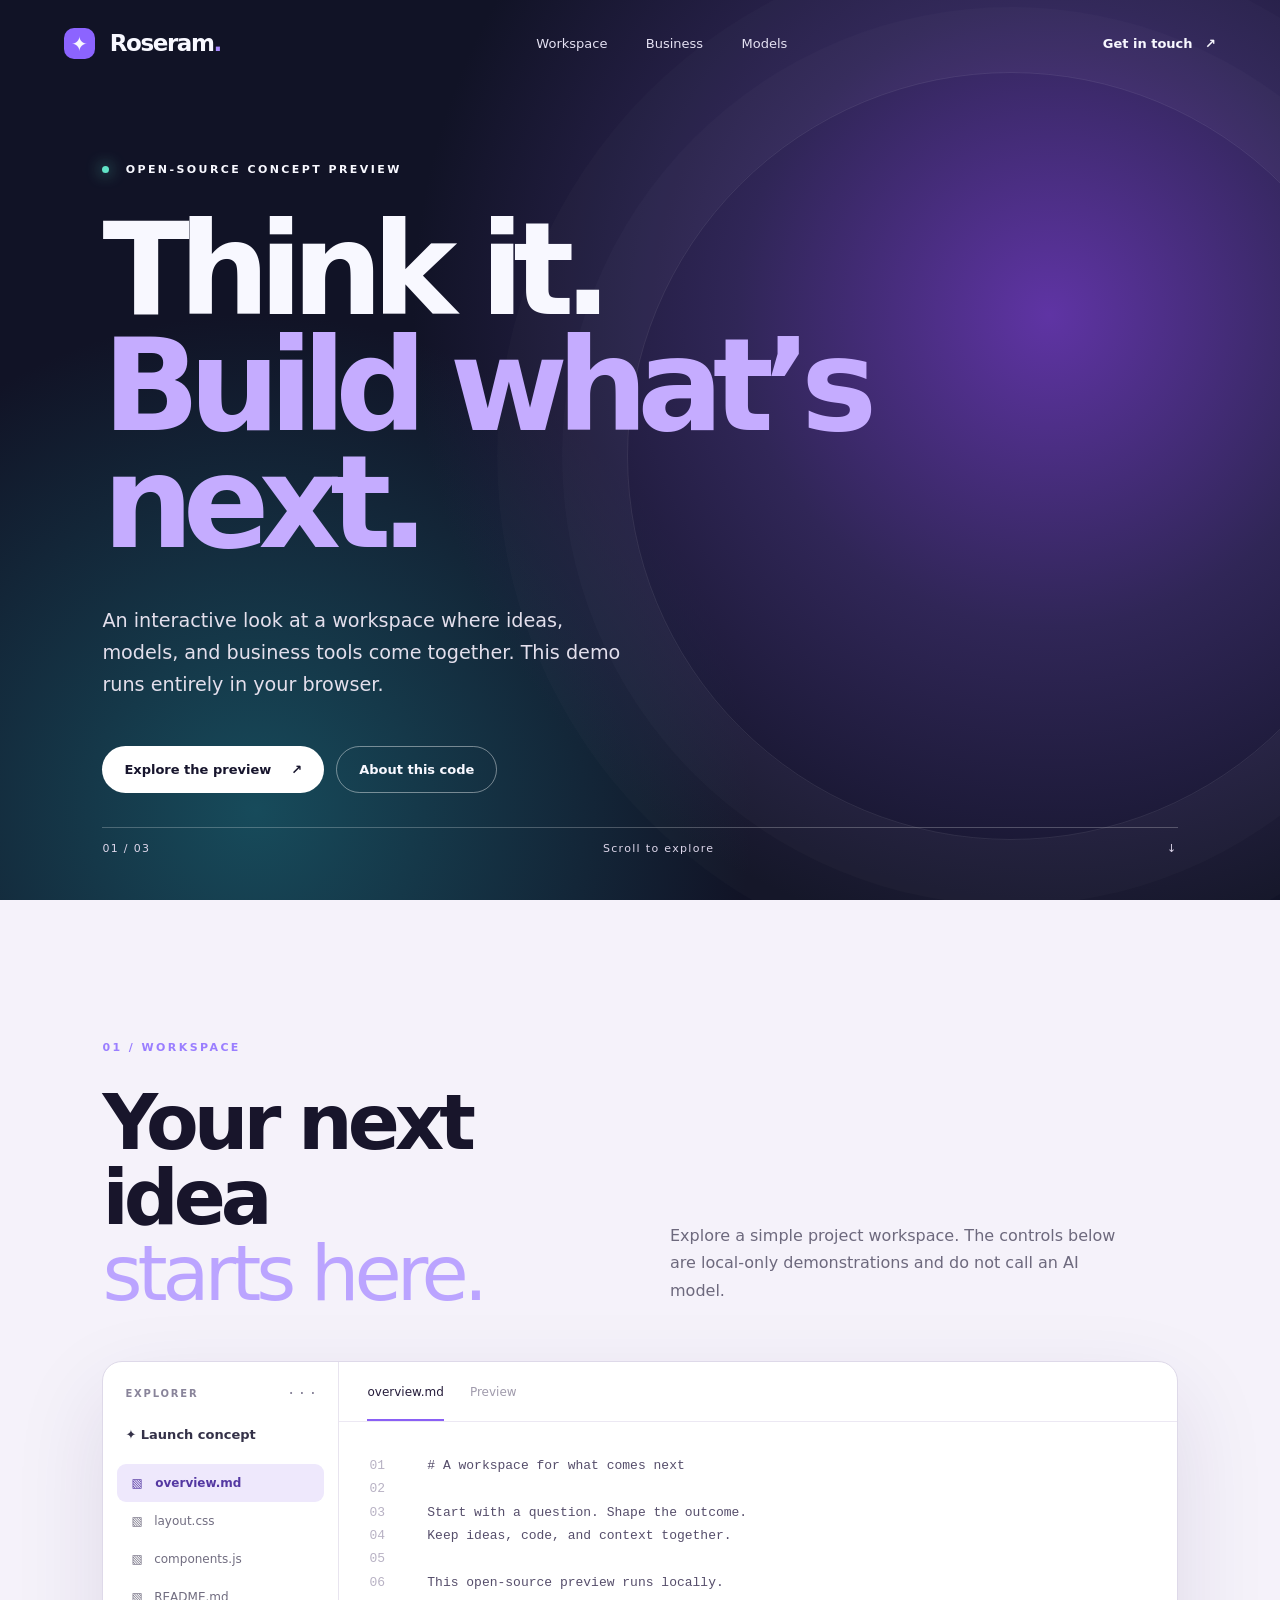
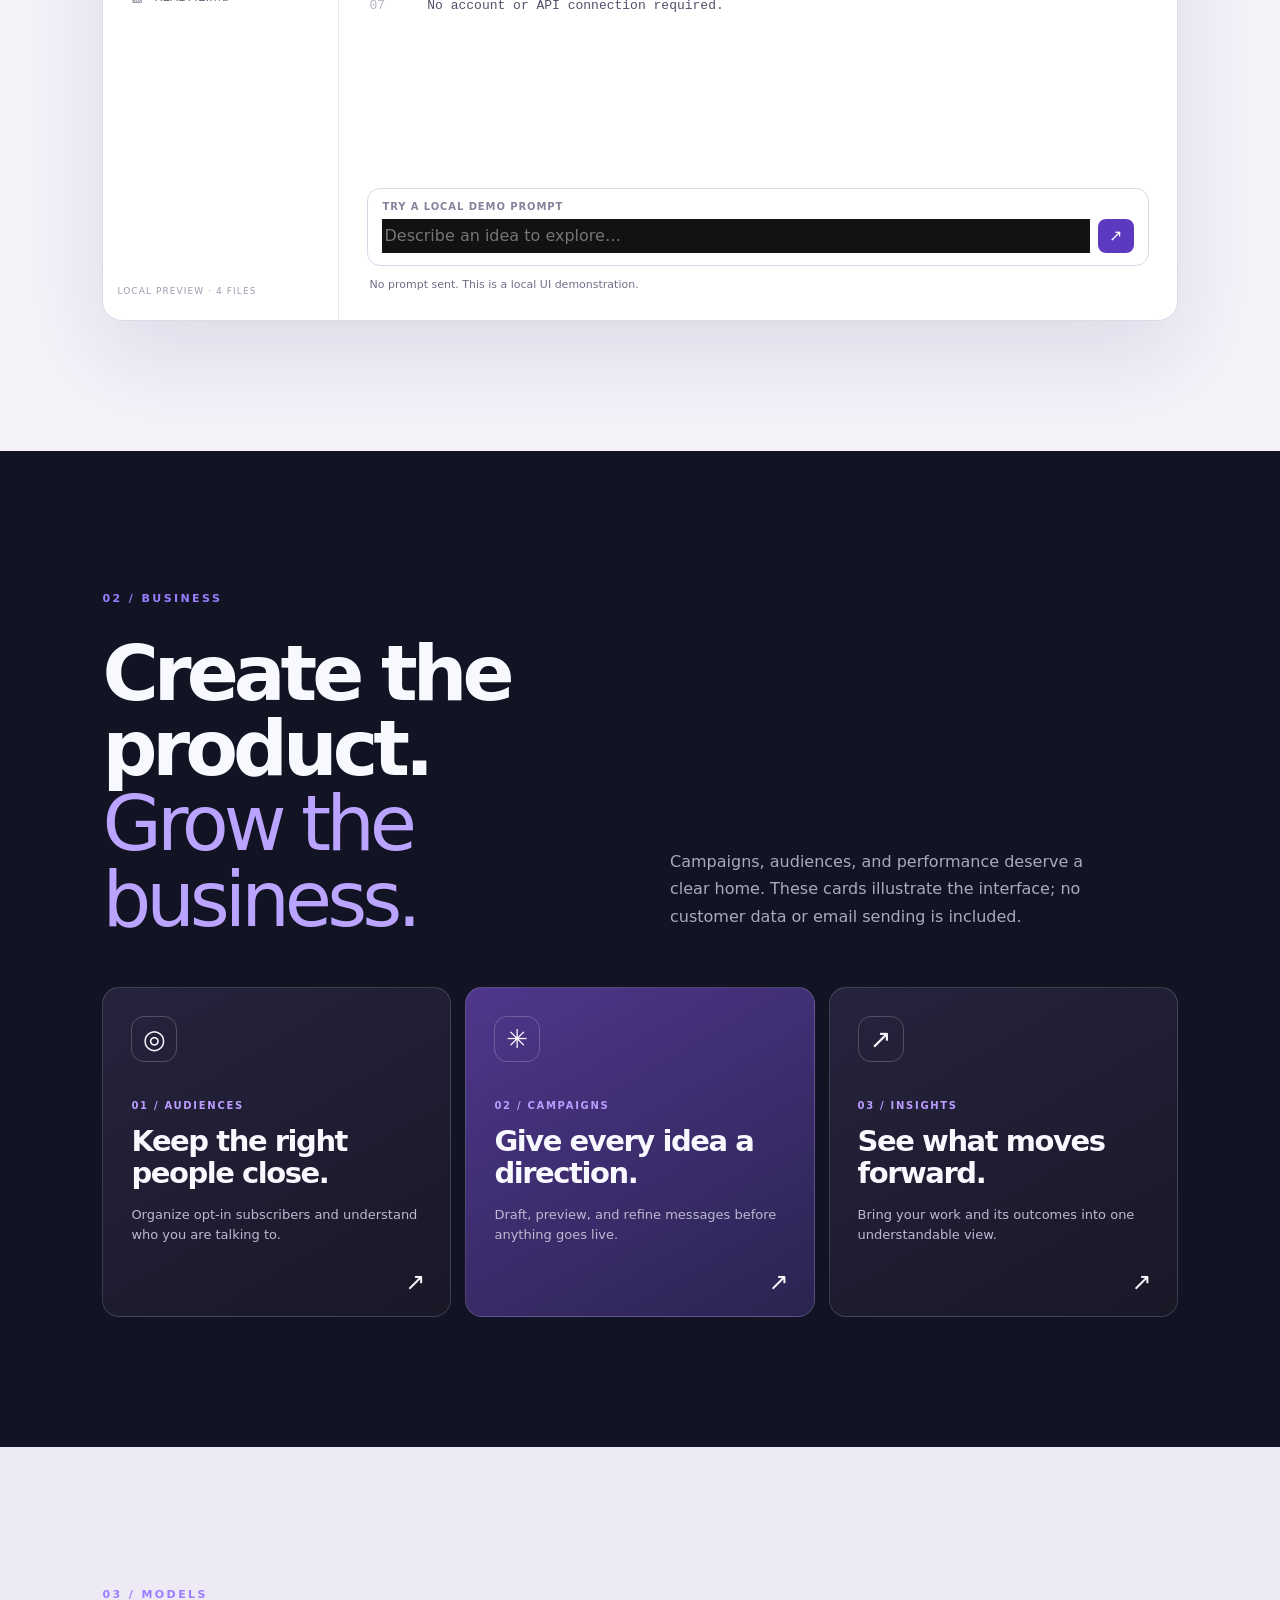
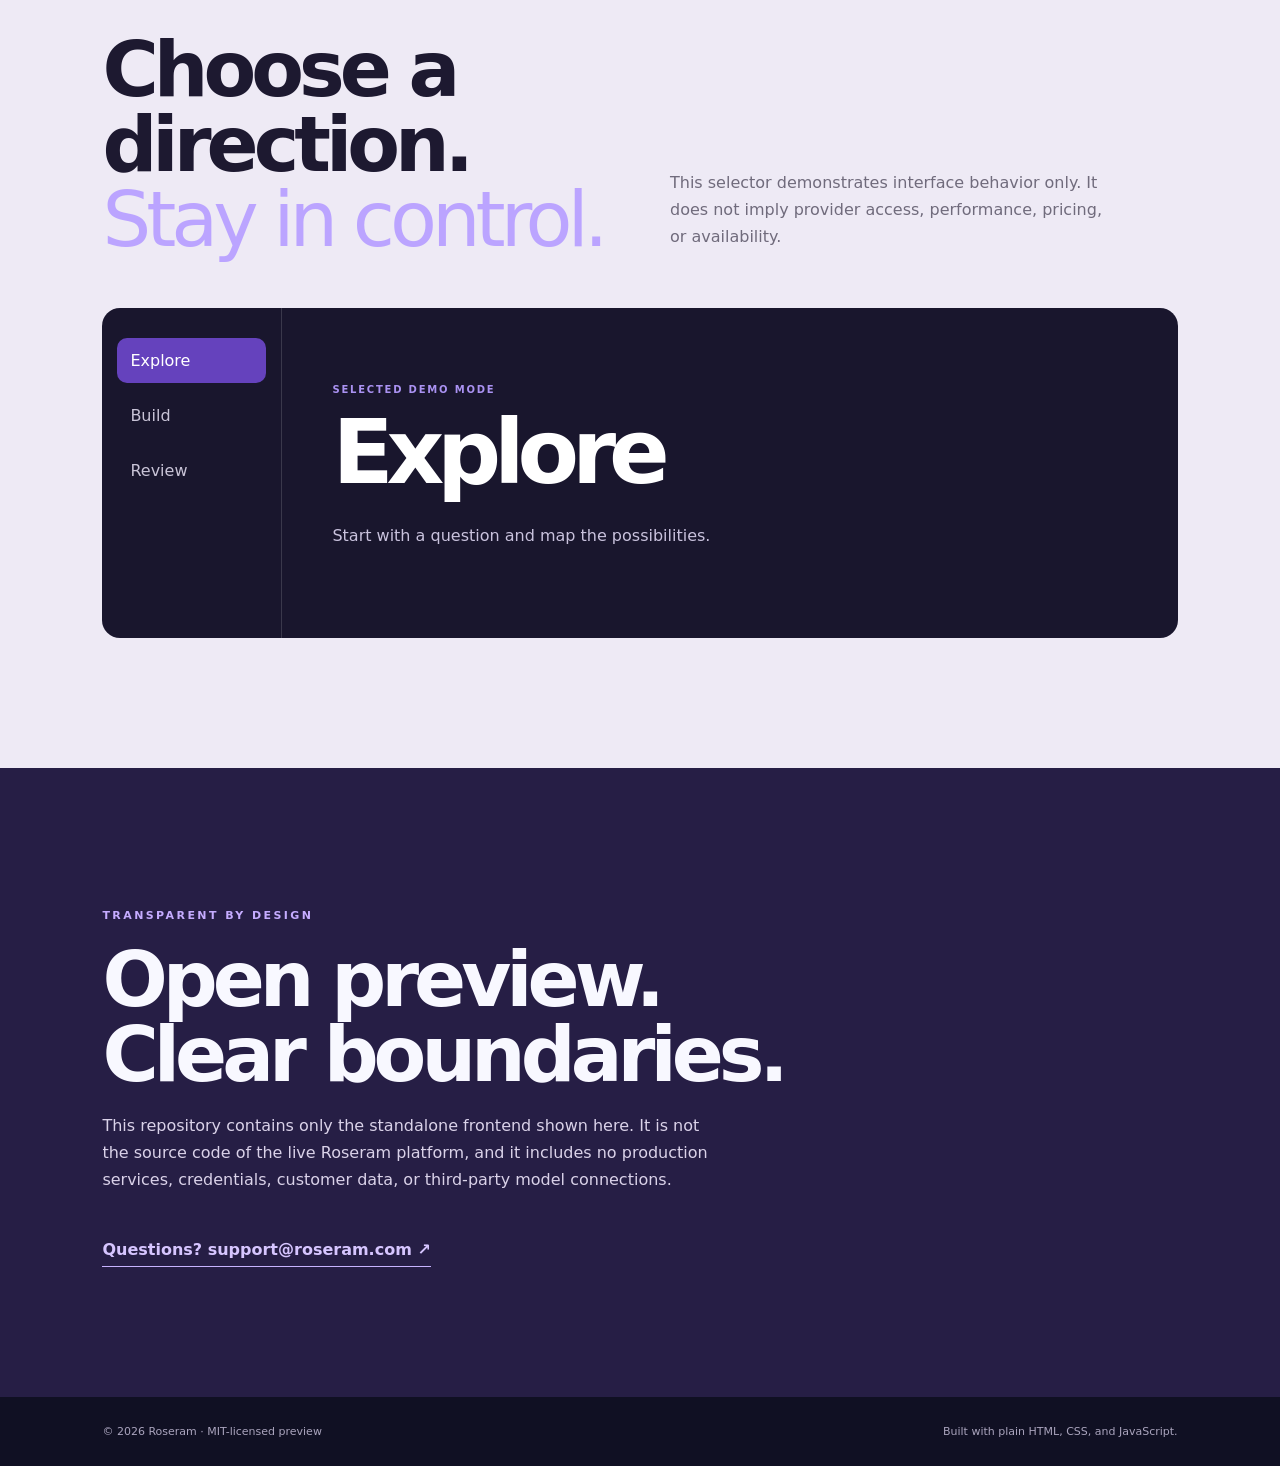
==== index.html @ c2c9b400 "Initial public preview" ====
<!doctype html>
<html lang="en">
<head>
  <meta charset="utf-8">
  <meta name="viewport" content="width=device-width, initial-scale=1">
  <meta name="theme-color" content="#101023">
  <meta name="description" content="A standalone open-source preview of Roseram product concepts.">
  <title>Roseram · Open-source preview</title>
  <link rel="stylesheet" href="styles.css">
  <script src="script.js" defer></script>
</head>
<body>
  <a class="skip" href="#main">Skip to content</a>
  <header class="site-header">
    <a class="brand" href="#top" aria-label="Roseram preview home"><span class="brand-mark">✦</span> Roseram<span class="brand-dot">.</span></a>
    <nav aria-label="Preview sections"><a href="#workspace">Workspace</a><a href="#business">Business</a><a href="#models">Models</a></nav>
    <a class="header-link" href="mailto:support@roseram.com">Get in touch <span aria-hidden="true">↗</span></a>
  </header>

  <main id="main">
    <section id="top" class="hero">
      <div class="hero-glow" aria-hidden="true"></div>
      <p class="eyebrow"><span class="live-dot"></span> OPEN-SOURCE CONCEPT PREVIEW</p>
      <h1>Think it.<br><span>Build what’s next.</span></h1>
      <p class="hero-copy">An interactive look at a workspace where ideas, models, and business tools come together. This demo runs entirely in your browser.</p>
      <div class="hero-actions"><a class="button button-primary" href="#workspace">Explore the preview <span aria-hidden="true">↗</span></a><a class="button button-ghost" href="#about">About this code</a></div>
      <div class="hero-note"><span>01 / 03</span><span>Scroll to explore</span><span aria-hidden="true">↓</span></div>
    </section>

    <section id="workspace" class="section workspace-section" aria-labelledby="workspace-title">
      <div class="section-intro"><p class="eyebrow">01 / WORKSPACE</p><h2 id="workspace-title">Your next idea<br><em>starts here.</em></h2><p>Explore a simple project workspace. The controls below are local-only demonstrations and do not call an AI model.</p></div>
      <div class="workspace-shell">
        <aside class="file-panel" aria-label="Demo project files"><div class="panel-heading"><span>EXPLORER</span><span>· · ·</span></div><strong>✦ Launch concept</strong><ul><li class="selected">▧ &nbsp; overview.md</li><li>▧ &nbsp; layout.css</li><li>▧ &nbsp; components.js</li><li>▧ &nbsp; README.md</li></ul><div class="file-foot">LOCAL PREVIEW · 4 FILES</div></aside>
        <div class="editor-panel"><div class="editor-tabs"><span class="active">overview.md</span><span>Preview</span></div><div class="editor-body"><p class="code-line"><span>01</span> # A workspace for what comes next</p><p class="code-line"><span>02</span></p><p class="code-line"><span>03</span> Start with a question. Shape the outcome.</p><p class="code-line"><span>04</span> Keep ideas, code, and context together.</p><p class="code-line"><span>05</span></p><p class="code-line"><span>06</span> This open-source preview runs locally.</p><p class="code-line"><span>07</span> No account or API connection required.</p></div><form id="demo-form" class="prompt-form"><label for="demo-prompt">Try a local demo prompt</label><div><input id="demo-prompt" name="prompt" placeholder="Describe an idea to explore…" maxlength="160" required><button type="submit" aria-label="Run local demo">↗</button></div></form><p id="demo-output" class="demo-output" role="status" aria-live="polite">No prompt sent. This is a local UI demonstration.</p></div>
      </div>
    </section>

    <section id="business" class="section business-section" aria-labelledby="business-title"><div class="section-intro"><p class="eyebrow">02 / BUSINESS</p><h2 id="business-title">Create the product.<br><em>Grow the business.</em></h2><p>Campaigns, audiences, and performance deserve a clear home. These cards illustrate the interface; no customer data or email sending is included.</p></div><div class="business-grid"><article><span class="card-icon">◎</span><small>01 / AUDIENCES</small><h3>Keep the right people close.</h3><p>Organize opt-in subscribers and understand who you are talking to.</p><span class="card-arrow" aria-hidden="true">↗</span></article><article><span class="card-icon">✳</span><small>02 / CAMPAIGNS</small><h3>Give every idea a direction.</h3><p>Draft, preview, and refine messages before anything goes live.</p><span class="card-arrow" aria-hidden="true">↗</span></article><article><span class="card-icon">↗</span><small>03 / INSIGHTS</small><h3>See what moves forward.</h3><p>Bring your work and its outcomes into one understandable view.</p><span class="card-arrow" aria-hidden="true">↗</span></article></div></section>

    <section id="models" class="section models-section" aria-labelledby="models-title"><div class="section-intro"><p class="eyebrow">03 / MODELS</p><h2 id="models-title">Choose a direction.<br><em>Stay in control.</em></h2><p>This selector demonstrates interface behavior only. It does not imply provider access, performance, pricing, or availability.</p></div><div class="model-console"><div role="tablist" aria-label="Demo model categories" class="model-tabs"><button type="button" role="tab" aria-selected="true" data-model="Explore">Explore</button><button type="button" role="tab" aria-selected="false" data-model="Build">Build</button><button type="button" role="tab" aria-selected="false" data-model="Review">Review</button></div><div class="model-display"><span>SELECTED DEMO MODE</span><strong id="selected-model">Explore</strong><p id="model-description">Start with a question and map the possibilities.</p></div></div></section>

    <section id="about" class="about-section"><p class="eyebrow">TRANSPARENT BY DESIGN</p><h2>Open preview.<br>Clear boundaries.</h2><p>This repository contains only the standalone frontend shown here. It is not the source code of the live Roseram platform, and it includes no production services, credentials, customer data, or third-party model connections.</p><a href="mailto:support@roseram.com">Questions? support@roseram.com <span aria-hidden="true">↗</span></a></section>
  </main>
  <footer><span>© 2026 Roseram · MIT-licensed preview</span><span>Built with plain HTML, CSS, and JavaScript.</span></footer>
</body>
</html>
---- styles.css ----
:root{color-scheme:dark;font-family:Inter,ui-sans-serif,system-ui,-apple-system,BlinkMacSystemFont,"Segoe UI",sans-serif;background:#101023;color:#f8f8ff;font-synthesis:none}*{box-sizing:border-box}html{scroll-behavior:smooth}body{margin:0}button,input{font:inherit}a{color:inherit;text-decoration:none}button{cursor:pointer}.skip{position:absolute;left:-9999px;top:10px;background:#fff;color:#101023;padding:10px;z-index:10}.skip:focus{left:10px}.site-header{position:absolute;z-index:2;top:0;left:0;right:0;display:flex;align-items:center;justify-content:space-between;gap:24px;padding:28px max(5vw,20px)}.brand{font-size:23px;font-weight:780;letter-spacing:-.06em}.brand-mark{display:inline-grid;place-items:center;width:31px;height:31px;margin-right:8px;border-radius:10px;background:#8c64ff;font-size:20px;letter-spacing:0}.brand-dot{color:#aa8bff}.site-header nav{display:flex;gap:clamp(14px,3vw,42px);color:#e4e1f2;font-size:13px}.site-header nav a:hover,.header-link:hover{color:#b7a0ff}.header-link{font-size:13px;font-weight:650}.header-link span{margin-left:8px}.hero{position:relative;isolation:isolate;display:flex;min-height:760px;height:min(900px,100svh);flex-direction:column;align-items:flex-start;justify-content:center;overflow:hidden;padding:130px max(8vw,24px) 85px;background:radial-gradient(circle at 82% 35%,#5f34a4 0,#302657 26%,transparent 53%),radial-gradient(circle at 20% 90%,#174b5b 0,transparent 38%),#111326}.hero-glow{position:absolute;z-index:-1;right:-9vw;top:8%;width:60vw;height:60vw;border:1px solid #ffffff17;border-radius:50%;box-shadow:0 0 0 65px #ffffff05,0 0 0 130px #ffffff04}.eyebrow{font-size:11px;font-weight:800;letter-spacing:.22em}.live-dot{display:inline-block;width:7px;height:7px;margin-right:10px;border-radius:50%;background:#61e3c7;box-shadow:0 0 15px #61e3c7}.hero h1{max-width:1050px;margin:25px 0;font-size:clamp(60px,10vw,150px);line-height:.91;letter-spacing:-.085em}.hero h1 span{color:#c5acff}.hero-copy{max-width:540px;color:#e3dfec;font-size:clamp(16px,1.5vw,20px);line-height:1.65}.hero-actions{display:flex;flex-wrap:wrap;gap:12px;margin-top:27px}.button{display:inline-flex;align-items:center;gap:20px;border-radius:999px;padding:15px 22px;font-size:13px;font-weight:700}.button-primary{background:#fff;color:#17152d}.button-ghost{border:1px solid #ffffff6b}.button:hover{transform:translateY(-2px)}.hero-note{position:absolute;right:max(8vw,24px);bottom:45px;left:max(8vw,24px);display:flex;justify-content:space-between;border-top:1px solid #ffffff3c;padding-top:14px;color:#ddd6ea;font-size:11px;letter-spacing:.12em}.section{padding:130px max(8vw,24px)}.section-intro{display:grid;grid-template-columns:1fr 1fr;gap:20px 60px;align-items:end;max-width:1440px;margin:0 auto 50px}.section-intro .eyebrow{grid-column:1/-1;color:#9a7eff}.section-intro h2,.about-section h2{margin:0;font-size:clamp(46px,6vw,88px);line-height:.98;letter-spacing:-.065em}.section-intro h2 em{font-weight:450;color:#bba4ff}.section-intro>p:last-child{max-width:450px;margin:0 0 7px;color:#aba9bf;line-height:1.7}.workspace-section{background:#f5f2fa;color:#18152b}.workspace-section .section-intro>p:last-child{color:#6d697d}.workspace-shell{display:grid;grid-template-columns:minmax(180px,22%) 1fr;max-width:1440px;min-height:560px;margin:auto;overflow:hidden;border:1px solid #ded9e9;border-radius:20px;background:#fff;box-shadow:0 34px 90px #2d1e551d}.file-panel{position:relative;border-right:1px solid #e8e4ef;padding:26px 14px;color:#343148}.panel-heading{display:flex;justify-content:space-between;margin:0 8px 28px;color:#89849a;font-size:10px;font-weight:800;letter-spacing:.18em}.file-panel strong{display:block;margin:0 8px 22px;font-size:13px}.file-panel ul{list-style:none;padding:0;margin:0}.file-panel li{padding:12px 14px;border-radius:9px;color:#716d80;font-size:12px}.file-panel li.selected{background:#eee8fc;color:#5438a2;font-weight:700}.file-foot{position:absolute;bottom:24px;color:#a09aae;font-size:9px;letter-spacing:.12em}.editor-panel{display:flex;min-width:0;flex-direction:column}.editor-tabs{display:flex;gap:26px;border-bottom:1px solid #ece8f3;padding:23px 28px 0;color:#a09bac;font-size:12px}.editor-tabs span{padding-bottom:20px}.editor-tabs .active{border-bottom:2px solid #8a60f5;color:#261d3b}.editor-body{flex:1;padding:32px 30px;font:13px/1.8 ui-monospace,SFMono-Regular,Consolas,monospace;color:#564e6b}.code-line{margin:0;white-space:pre-wrap}.code-line span{display:inline-block;width:32px;margin-right:18px;color:#b8b2c4}.prompt-form{margin:0 28px;border:1px solid #dcd6e9;border-radius:13px;padding:12px 14px}.prompt-form label{display:block;margin-bottom:7px;color:#8a819d;font-size:10px;font-weight:700;text-transform:uppercase;letter-spacing:.09em}.prompt-form>div{display:flex;gap:8px}.prompt-form input{flex:1;min-width:0;border:0;outline:none;color:#282238}.prompt-form button{border:0;border-radius:8px;background:#5c39bf;color:#fff;width:36px;height:34px}.demo-output{min-height:20px;margin:12px 30px 22px;color:#756d89;font-size:11px}.business-section{background:#121424}.business-grid{display:grid;grid-template-columns:repeat(3,1fr);gap:14px;max-width:1440px;margin:auto}.business-grid article{position:relative;min-height:330px;border:1px solid #ffffff27;border-radius:17px;padding:28px;background:linear-gradient(150deg,#26233d,#181827)}.business-grid article:nth-child(2){background:linear-gradient(150deg,#4f368c,#2a2450)}.card-icon{display:grid;place-items:center;width:46px;height:46px;border:1px solid #ffffff35;border-radius:13px;font-size:26px}.business-grid small{display:block;margin-top:38px;color:#ba9dff;font-size:10px;font-weight:800;letter-spacing:.17em}.business-grid h3{max-width:270px;margin:15px 0;font-size:29px;line-height:1.1;letter-spacing:-.05em}.business-grid p{max-width:290px;color:#bdb9d0;font-size:13px;line-height:1.6}.card-arrow{position:absolute;right:25px;bottom:20px;font-size:24px}.models-section{background:#eeeaf5;color:#1d1930}.models-section .section-intro>p:last-child{color:#706b7c}.model-console{display:grid;grid-template-columns:180px 1fr;max-width:1440px;min-height:330px;margin:auto;overflow:hidden;border-radius:18px;background:#19162d;color:#fff}.model-tabs{display:flex;flex-direction:column;gap:10px;border-right:1px solid #ffffff25;padding:30px 15px}.model-tabs button{border:0;border-radius:10px;background:transparent;padding:13px;text-align:left;color:#c9c4d7}.model-tabs button[aria-selected=true]{background:#6542bd;color:#fff}.model-display{display:flex;flex-direction:column;justify-content:center;padding:50px}.model-display span{color:#aa92f2;font-size:10px;font-weight:800;letter-spacing:.18em}.model-display strong{margin:13px 0;font-size:clamp(46px,7vw,94px);line-height:1;letter-spacing:-.08em}.model-display p{color:#c9c2dd}.about-section{padding:130px max(8vw,24px);background:#261e45}.about-section .eyebrow{color:#c5acff}.about-section h2{margin:20px 0}.about-section>p:not(.eyebrow){max-width:610px;color:#dad2e9;line-height:1.7}.about-section>a{display:inline-block;margin-top:30px;border-bottom:1px solid #c7b3ff;padding-bottom:7px;color:#d6c5ff;font-weight:700}footer{display:flex;justify-content:space-between;gap:20px;padding:28px max(8vw,24px);background:#101023;color:#aaa4bd;font-size:11px}
@media(max-width:760px){.site-header{align-items:flex-start}.site-header nav{display:none}.header-link{font-size:11px}.hero{min-height:670px;height:auto}.hero h1{font-size:clamp(58px,14vw,100px)}.hero-glow{width:90vw;height:90vw}.section{padding:90px 20px}.section-intro{grid-template-columns:1fr;gap:16px}.section-intro .eyebrow{grid-column:auto}.business-grid{grid-template-columns:1fr}.business-grid article{min-height:260px}.workspace-shell{grid-template-columns:1fr}.file-panel{display:none}.editor-body{min-height:300px;padding:25px 15px}.code-line span{width:23px;margin-right:8px}.prompt-form{margin:0 15px}.demo-output{margin:12px 15px 20px}.model-console{grid-template-columns:1fr}.model-tabs{flex-direction:row;border-right:0;border-bottom:1px solid #ffffff25}.model-tabs button{flex:1;text-align:center}.model-display{min-height:260px;padding:35px}.about-section{padding:90px 20px}footer{flex-direction:column;padding:28px 20px}}
@media(prefers-reduced-motion:reduce){html{scroll-behavior:auto}.button:hover{transform:none}}
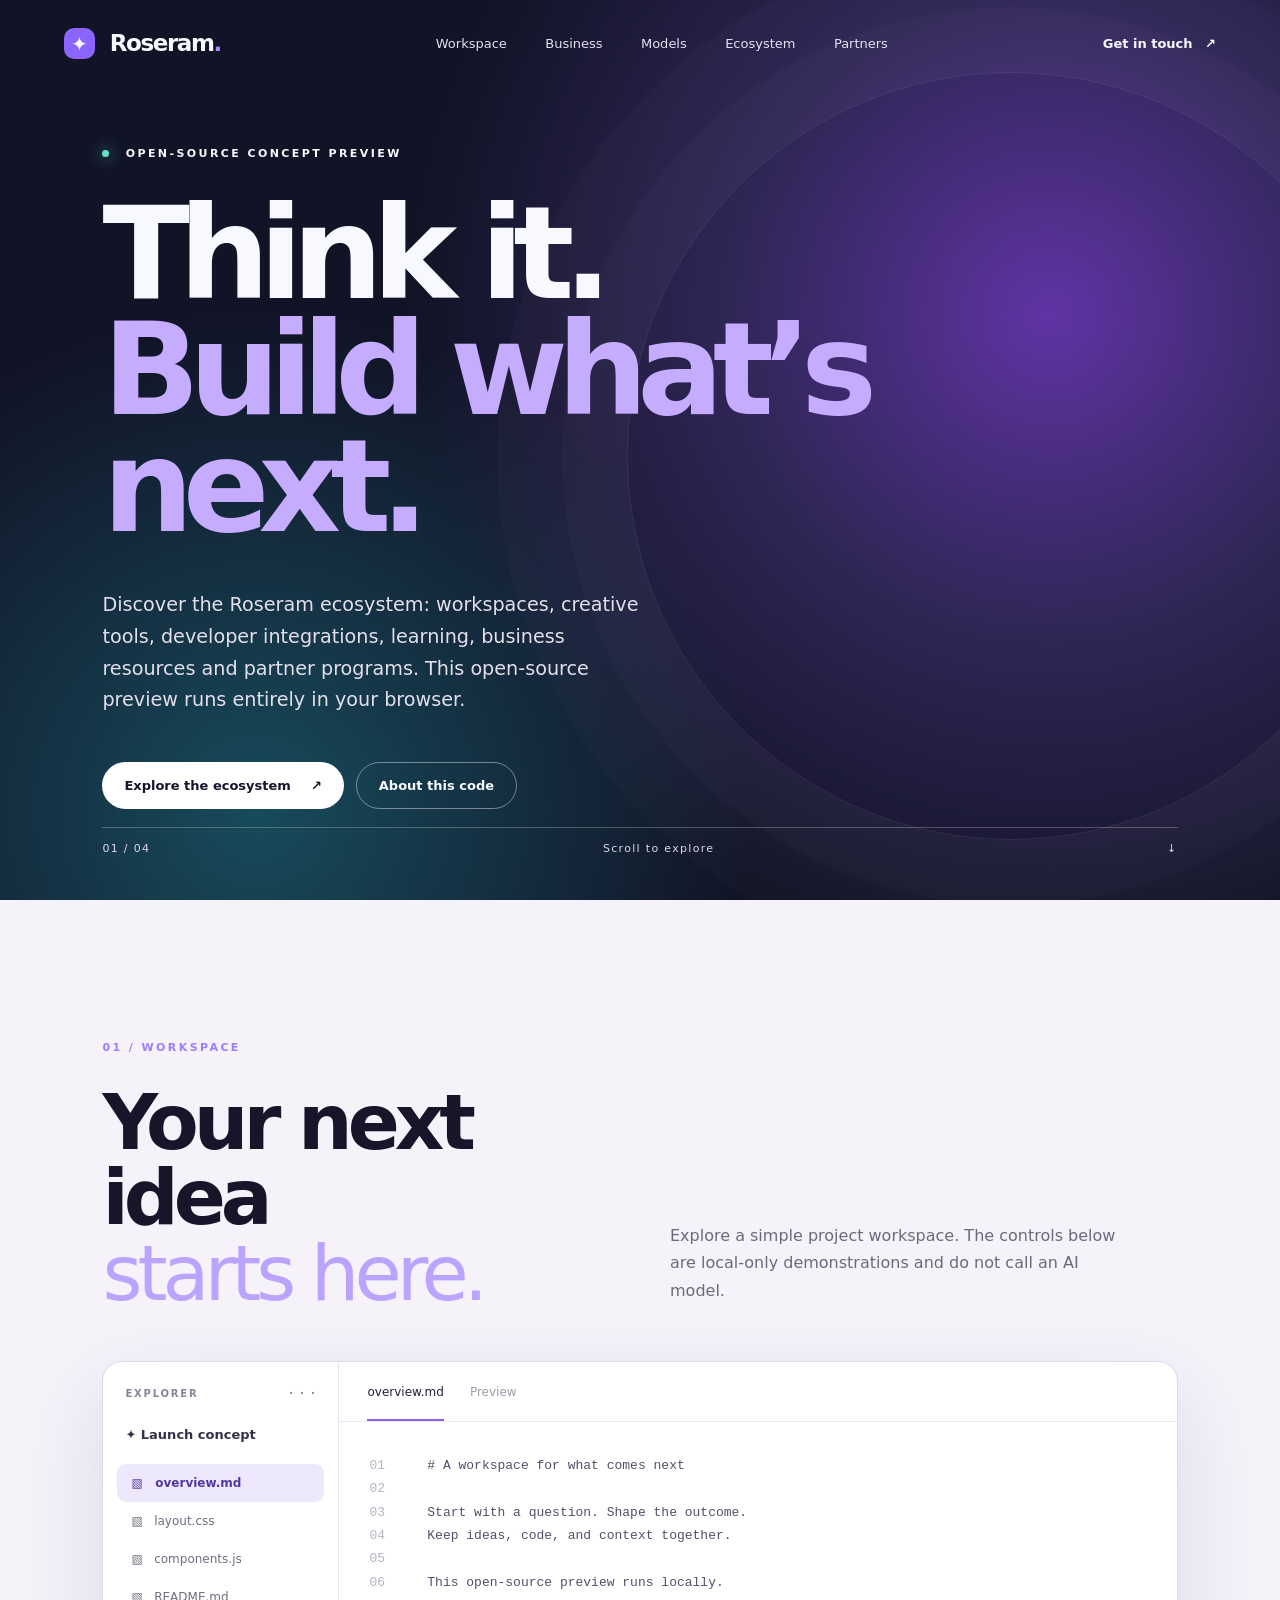
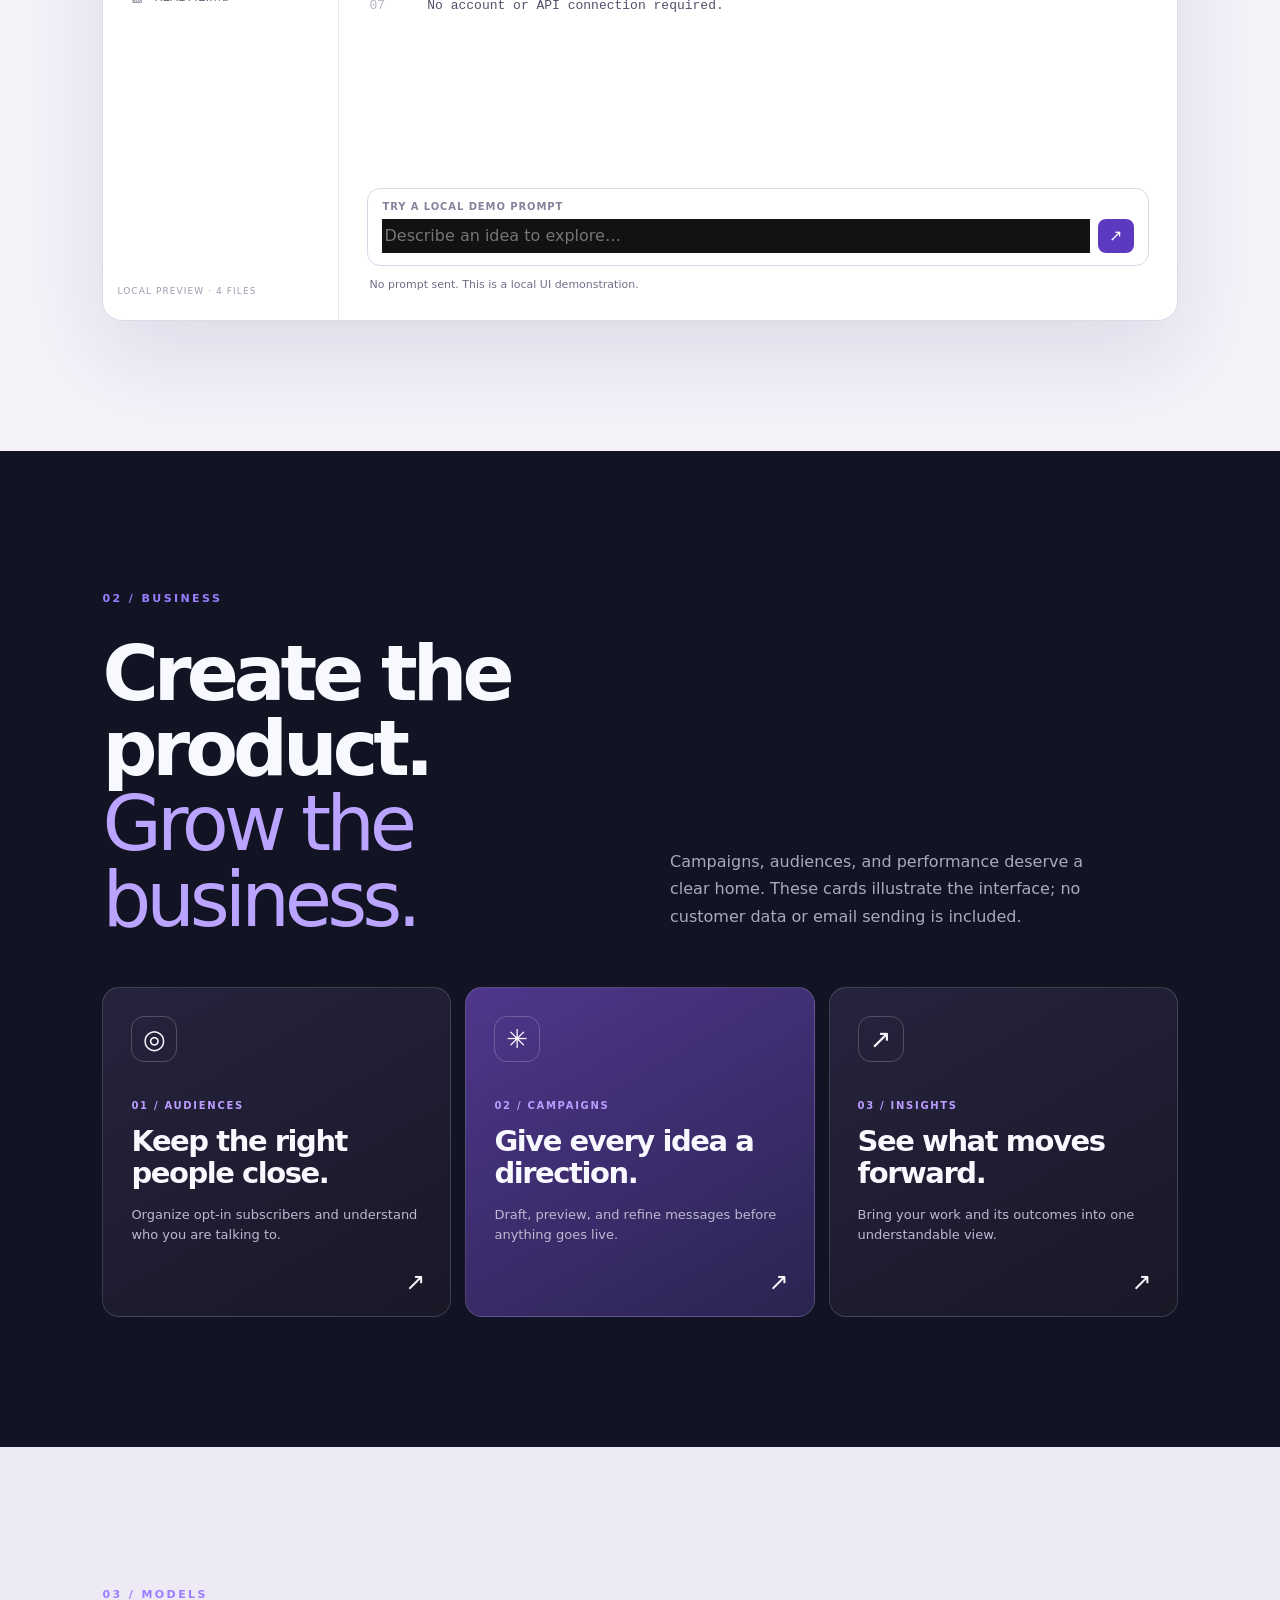
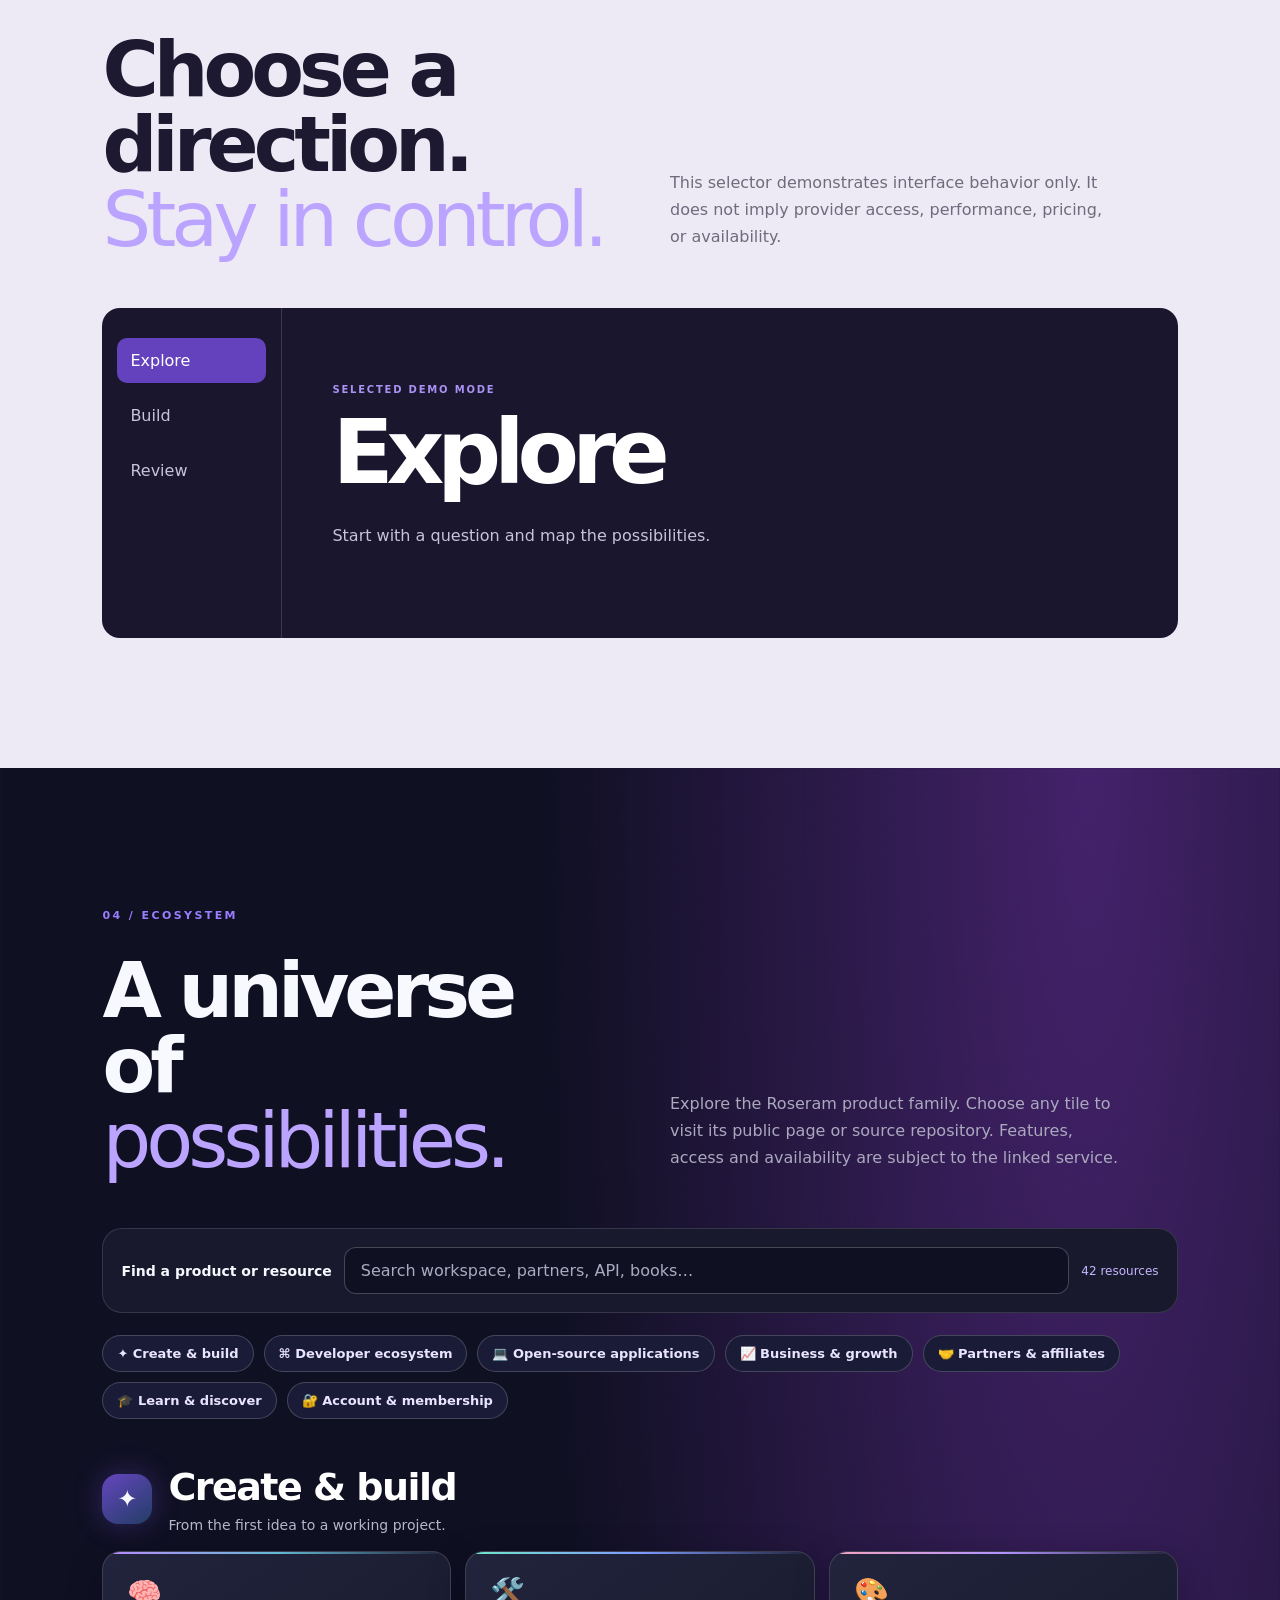
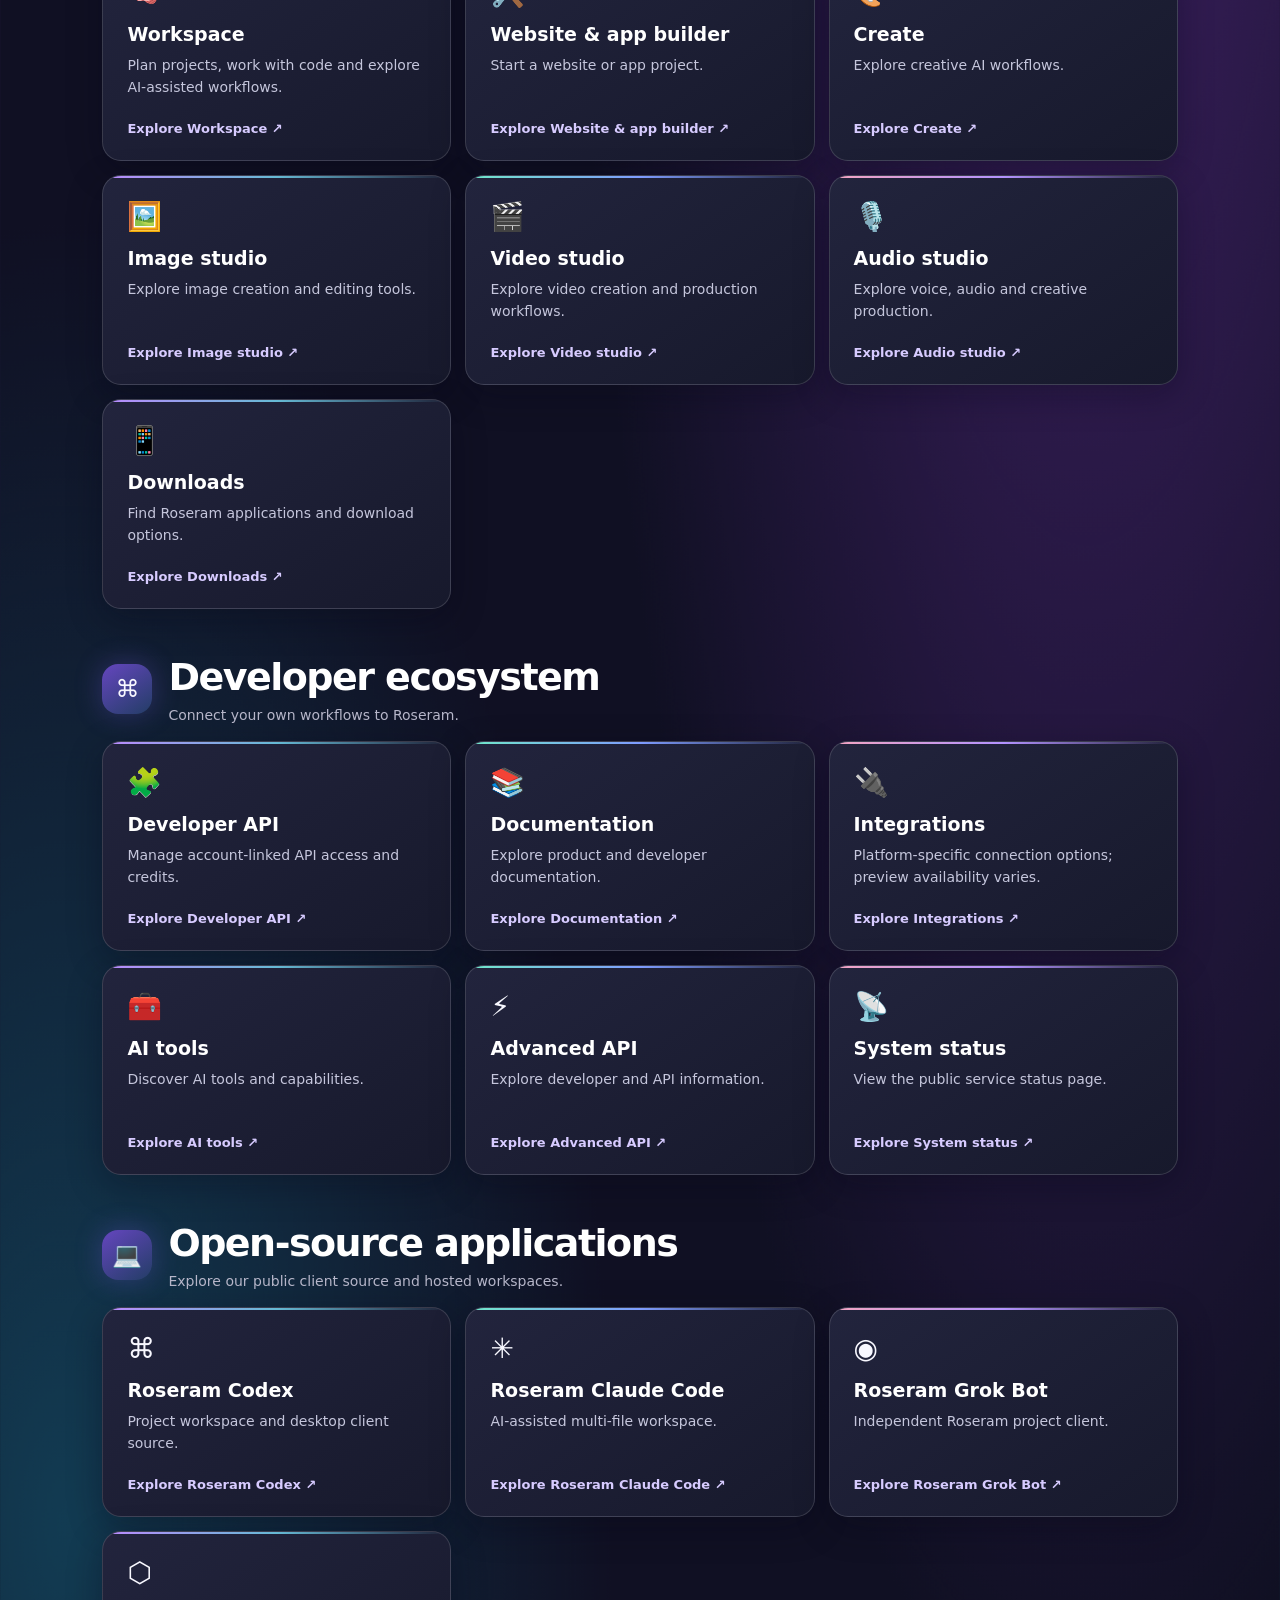
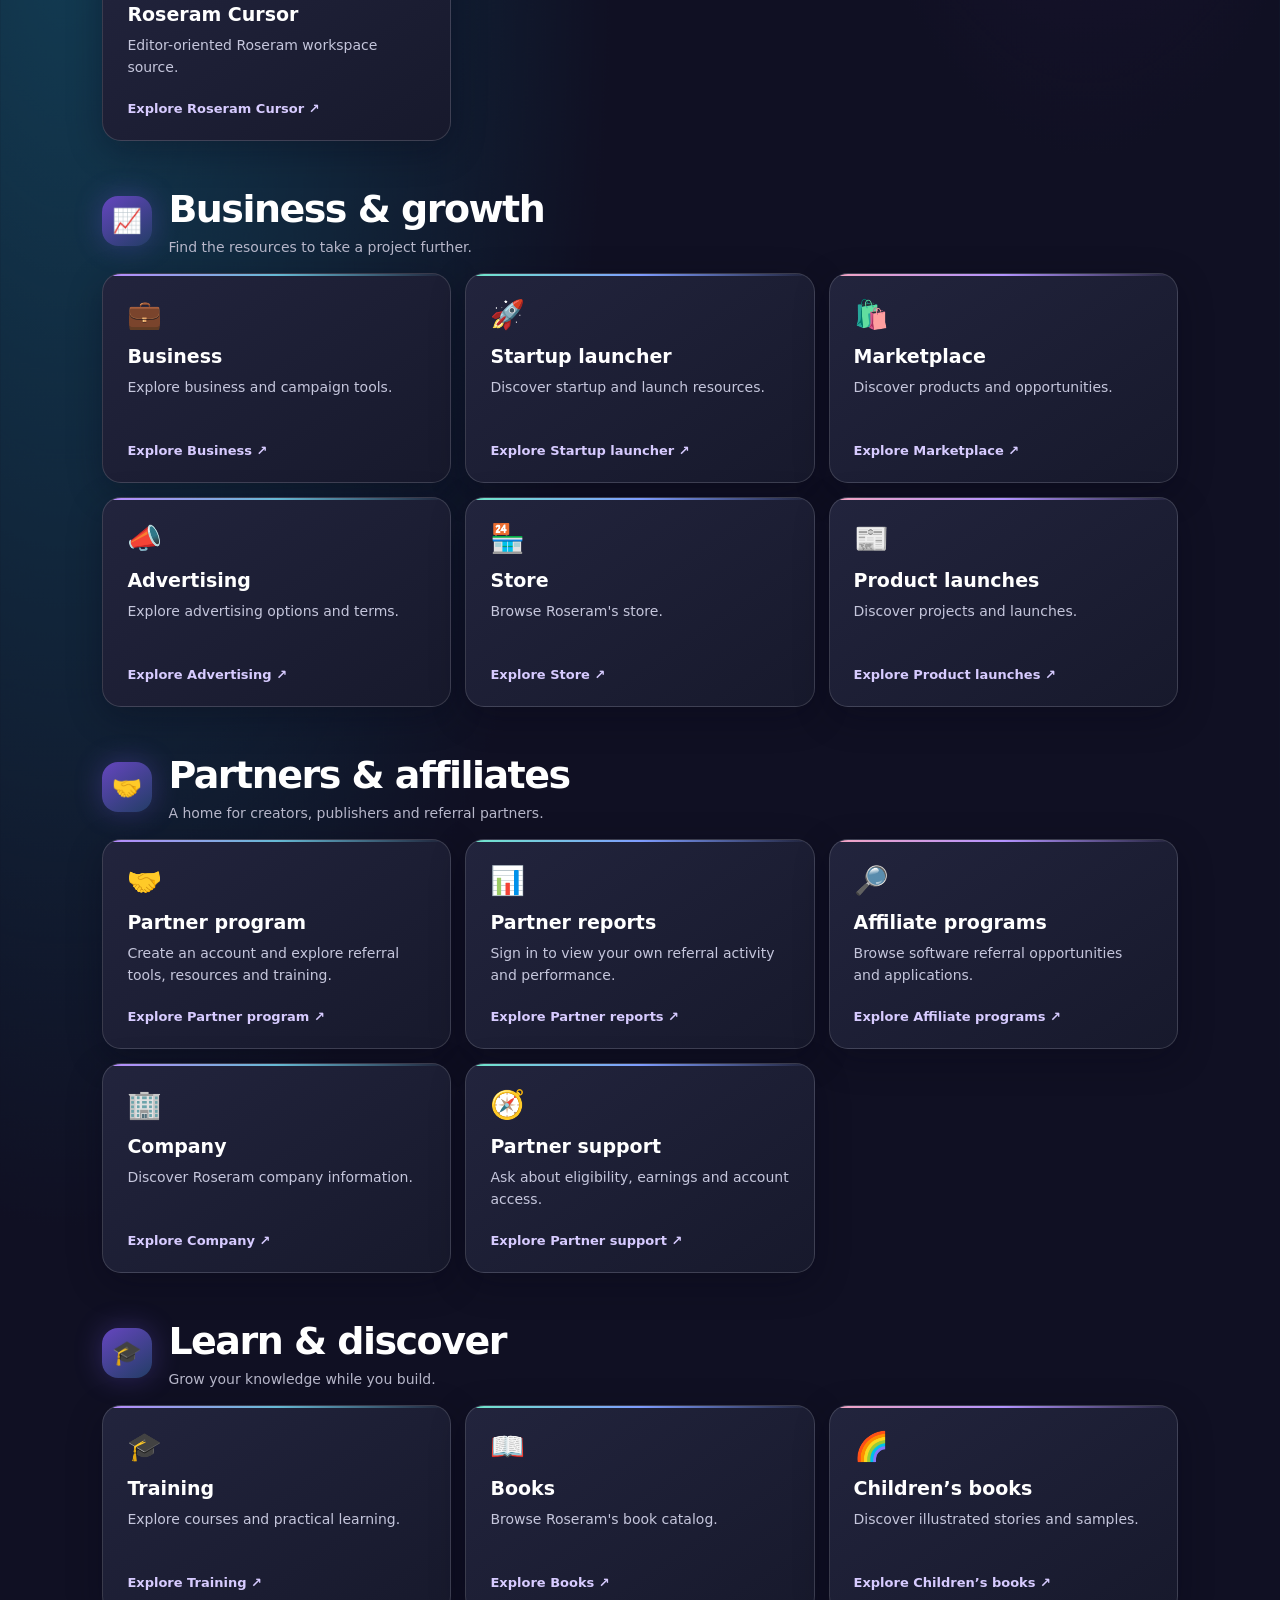
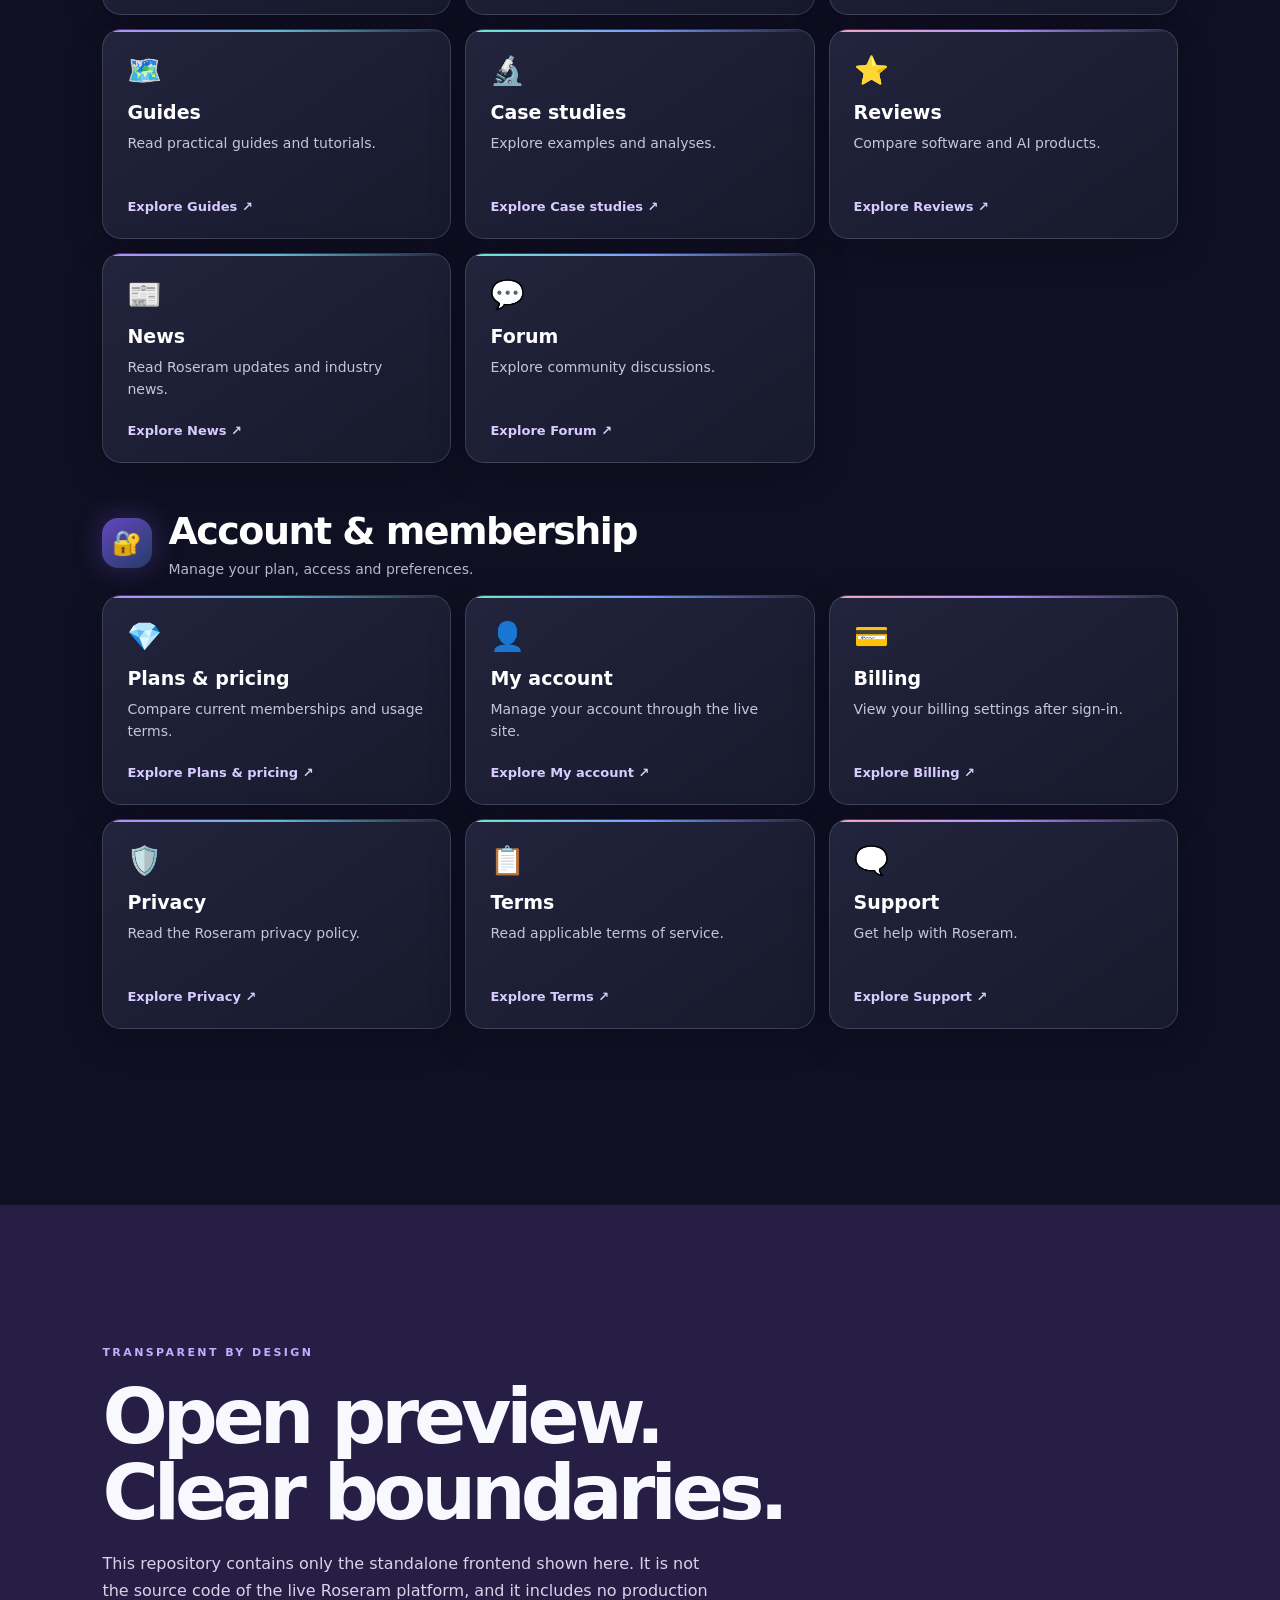
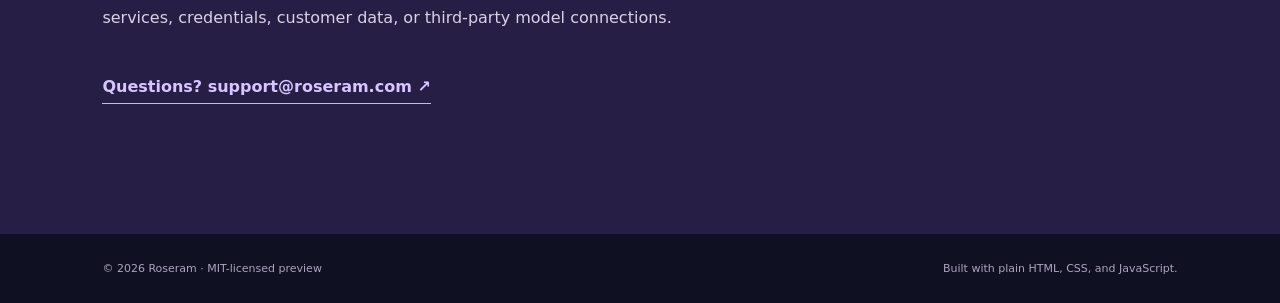
==== commit 16b0b503: "Expand Roseram ecosystem showcase and product navigation" ====
--- a/index.html
+++ b/index.html
@@ -13,7 +13,7 @@
   <a class="skip" href="#main">Skip to content</a>
   <header class="site-header">
     <a class="brand" href="#top" aria-label="Roseram preview home"><span class="brand-mark">✦</span> Roseram<span class="brand-dot">.</span></a>
-    <nav aria-label="Preview sections"><a href="#workspace">Workspace</a><a href="#business">Business</a><a href="#models">Models</a></nav>
+    <nav aria-label="Preview sections"><a href="#workspace">Workspace</a><a href="#business">Business</a><a href="#models">Models</a><a href="#ecosystem">Ecosystem</a><a href="#partners">Partners</a></nav>
     <a class="header-link" href="mailto:support@roseram.com">Get in touch <span aria-hidden="true">↗</span></a>
   </header>
 
@@ -22,9 +22,9 @@
       <div class="hero-glow" aria-hidden="true"></div>
       <p class="eyebrow"><span class="live-dot"></span> OPEN-SOURCE CONCEPT PREVIEW</p>
       <h1>Think it.<br><span>Build what’s next.</span></h1>
-      <p class="hero-copy">An interactive look at a workspace where ideas, models, and business tools come together. This demo runs entirely in your browser.</p>
-      <div class="hero-actions"><a class="button button-primary" href="#workspace">Explore the preview <span aria-hidden="true">↗</span></a><a class="button button-ghost" href="#about">About this code</a></div>
-      <div class="hero-note"><span>01 / 03</span><span>Scroll to explore</span><span aria-hidden="true">↓</span></div>
+      <p class="hero-copy">Discover the Roseram ecosystem: workspaces, creative tools, developer integrations, learning, business resources and partner programs. This open-source preview runs entirely in your browser.</p>
+      <div class="hero-actions"><a class="button button-primary" href="#ecosystem">Explore the ecosystem <span aria-hidden="true">↗</span></a><a class="button button-ghost" href="#about">About this code</a></div>
+      <div class="hero-note"><span>01 / 04</span><span>Scroll to explore</span><span aria-hidden="true">↓</span></div>
     </section>
 
     <section id="workspace" class="section workspace-section" aria-labelledby="workspace-title">
@@ -39,6 +39,7 @@
 
     <section id="models" class="section models-section" aria-labelledby="models-title"><div class="section-intro"><p class="eyebrow">03 / MODELS</p><h2 id="models-title">Choose a direction.<br><em>Stay in control.</em></h2><p>This selector demonstrates interface behavior only. It does not imply provider access, performance, pricing, or availability.</p></div><div class="model-console"><div role="tablist" aria-label="Demo model categories" class="model-tabs"><button type="button" role="tab" aria-selected="true" data-model="Explore">Explore</button><button type="button" role="tab" aria-selected="false" data-model="Build">Build</button><button type="button" role="tab" aria-selected="false" data-model="Review">Review</button></div><div class="model-display"><span>SELECTED DEMO MODE</span><strong id="selected-model">Explore</strong><p id="model-description">Start with a question and map the possibilities.</p></div></div></section>
 
+    <section id="ecosystem" class="section ecosystem-section" aria-labelledby="ecosystem-title"><div class="section-intro"><p class="eyebrow">04 / ECOSYSTEM</p><h2 id="ecosystem-title">A universe of<br><em>possibilities.</em></h2><p>Explore the Roseram product family. Choose any tile to visit its public page or source repository. Features, access and availability are subject to the linked service.</p></div><div class="showcase-toolbar"><label for="ecosystem-search">Find a product or resource</label><input id="ecosystem-search" type="search" placeholder="Search workspace, partners, API, books…"><span id="ecosystem-count" role="status">42 resources</span></div><nav class="showcase-nav" aria-label="Ecosystem sections"><a href="#build">✦ Create &amp; build</a><a href="#developer">⌘ Developer ecosystem</a><a href="#apps">💻 Open-source applications</a><a href="#growth">📈 Business &amp; growth</a><a href="#partners">🤝 Partners &amp; affiliates</a><a href="#learn">🎓 Learn &amp; discover</a><a href="#account">🔐 Account &amp; membership</a></nav><section id="build" class="showcase-group" data-group="build"><div class="showcase-heading"><span class="showcase-icon" aria-hidden="true">✦</span><div><h3>Create &amp; build</h3><p>From the first idea to a working project.</p></div></div><div class="showcase-grid"><article class="showcase-card" data-search="workspace plan projects, work with code and explore ai-assisted workflows. create &amp; build"><span class="tile-icon" aria-hidden="true">🧠</span><h4>Workspace</h4><p>Plan projects, work with code and explore AI-assisted workflows.</p><a href="https://roseram.com/workspace" target="_blank" rel="noopener noreferrer">Explore Workspace <span aria-hidden="true">↗</span></a></article><article class="showcase-card" data-search="website &amp; app builder start a website or app project. create &amp; build"><span class="tile-icon" aria-hidden="true">🛠️</span><h4>Website &amp; app builder</h4><p>Start a website or app project.</p><a href="https://roseram.com/builder" target="_blank" rel="noopener noreferrer">Explore Website &amp; app builder <span aria-hidden="true">↗</span></a></article><article class="showcase-card" data-search="create explore creative ai workflows. create &amp; build"><span class="tile-icon" aria-hidden="true">🎨</span><h4>Create</h4><p>Explore creative AI workflows.</p><a href="https://roseram.com/create" target="_blank" rel="noopener noreferrer">Explore Create <span aria-hidden="true">↗</span></a></article><article class="showcase-card" data-search="image studio explore image creation and editing tools. create &amp; build"><span class="tile-icon" aria-hidden="true">🖼️</span><h4>Image studio</h4><p>Explore image creation and editing tools.</p><a href="https://roseram.com/images" target="_blank" rel="noopener noreferrer">Explore Image studio <span aria-hidden="true">↗</span></a></article><article class="showcase-card" data-search="video studio explore video creation and production workflows. create &amp; build"><span class="tile-icon" aria-hidden="true">🎬</span><h4>Video studio</h4><p>Explore video creation and production workflows.</p><a href="https://roseram.com/video" target="_blank" rel="noopener noreferrer">Explore Video studio <span aria-hidden="true">↗</span></a></article><article class="showcase-card" data-search="audio studio explore voice, audio and creative production. create &amp; build"><span class="tile-icon" aria-hidden="true">🎙️</span><h4>Audio studio</h4><p>Explore voice, audio and creative production.</p><a href="https://roseram.com/audio" target="_blank" rel="noopener noreferrer">Explore Audio studio <span aria-hidden="true">↗</span></a></article><article class="showcase-card" data-search="downloads find roseram applications and download options. create &amp; build"><span class="tile-icon" aria-hidden="true">📱</span><h4>Downloads</h4><p>Find Roseram applications and download options.</p><a href="https://roseram.com/downloads" target="_blank" rel="noopener noreferrer">Explore Downloads <span aria-hidden="true">↗</span></a></article></div></section><section id="developer" class="showcase-group" data-group="developer"><div class="showcase-heading"><span class="showcase-icon" aria-hidden="true">⌘</span><div><h3>Developer ecosystem</h3><p>Connect your own workflows to Roseram.</p></div></div><div class="showcase-grid"><article class="showcase-card" data-search="developer api manage account-linked api access and credits. developer ecosystem"><span class="tile-icon" aria-hidden="true">🧩</span><h4>Developer API</h4><p>Manage account-linked API access and credits.</p><a href="https://roseram.com/developers" target="_blank" rel="noopener noreferrer">Explore Developer API <span aria-hidden="true">↗</span></a></article><article class="showcase-card" data-search="documentation explore product and developer documentation. developer ecosystem"><span class="tile-icon" aria-hidden="true">📚</span><h4>Documentation</h4><p>Explore product and developer documentation.</p><a href="https://roseram.com/docs" target="_blank" rel="noopener noreferrer">Explore Documentation <span aria-hidden="true">↗</span></a></article><article class="showcase-card" data-search="integrations platform-specific connection options; preview availability varies. developer ecosystem"><span class="tile-icon" aria-hidden="true">🔌</span><h4>Integrations</h4><p>Platform-specific connection options; preview availability varies.</p><a href="https://roseram.com/integrations" target="_blank" rel="noopener noreferrer">Explore Integrations <span aria-hidden="true">↗</span></a></article><article class="showcase-card" data-search="ai tools discover ai tools and capabilities. developer ecosystem"><span class="tile-icon" aria-hidden="true">🧰</span><h4>AI tools</h4><p>Discover AI tools and capabilities.</p><a href="https://roseram.com/ai-tools" target="_blank" rel="noopener noreferrer">Explore AI tools <span aria-hidden="true">↗</span></a></article><article class="showcase-card" data-search="advanced api explore developer and api information. developer ecosystem"><span class="tile-icon" aria-hidden="true">⚡</span><h4>Advanced API</h4><p>Explore developer and API information.</p><a href="https://roseram.com/advanced-api" target="_blank" rel="noopener noreferrer">Explore Advanced API <span aria-hidden="true">↗</span></a></article><article class="showcase-card" data-search="system status view the public service status page. developer ecosystem"><span class="tile-icon" aria-hidden="true">📡</span><h4>System status</h4><p>View the public service status page.</p><a href="https://roseram.com/status" target="_blank" rel="noopener noreferrer">Explore System status <span aria-hidden="true">↗</span></a></article></div></section><section id="apps" class="showcase-group" data-group="apps"><div class="showcase-heading"><span class="showcase-icon" aria-hidden="true">💻</span><div><h3>Open-source applications</h3><p>Explore our public client source and hosted workspaces.</p></div></div><div class="showcase-grid"><article class="showcase-card" data-search="roseram codex project workspace and desktop client source. open-source applications"><span class="tile-icon" aria-hidden="true">⌘</span><h4>Roseram Codex</h4><p>Project workspace and desktop client source.</p><a href="https://github.com/roseramintelligence/roseram-codex" target="_blank" rel="noopener noreferrer">Explore Roseram Codex <span aria-hidden="true">↗</span></a></article><article class="showcase-card" data-search="roseram claude code ai-assisted multi-file workspace. open-source applications"><span class="tile-icon" aria-hidden="true">✳</span><h4>Roseram Claude Code</h4><p>AI-assisted multi-file workspace.</p><a href="https://github.com/roseramintelligence/roseram-claude-code" target="_blank" rel="noopener noreferrer">Explore Roseram Claude Code <span aria-hidden="true">↗</span></a></article><article class="showcase-card" data-search="roseram grok bot independent roseram project client. open-source applications"><span class="tile-icon" aria-hidden="true">◉</span><h4>Roseram Grok Bot</h4><p>Independent Roseram project client.</p><a href="https://github.com/roseramintelligence/roseram-grok-bot" target="_blank" rel="noopener noreferrer">Explore Roseram Grok Bot <span aria-hidden="true">↗</span></a></article><article class="showcase-card" data-search="roseram cursor editor-oriented roseram workspace source. open-source applications"><span class="tile-icon" aria-hidden="true">⬡</span><h4>Roseram Cursor</h4><p>Editor-oriented Roseram workspace source.</p><a href="https://github.com/roseramintelligence/roseram-cursor" target="_blank" rel="noopener noreferrer">Explore Roseram Cursor <span aria-hidden="true">↗</span></a></article></div></section><section id="growth" class="showcase-group" data-group="growth"><div class="showcase-heading"><span class="showcase-icon" aria-hidden="true">📈</span><div><h3>Business &amp; growth</h3><p>Find the resources to take a project further.</p></div></div><div class="showcase-grid"><article class="showcase-card" data-search="business explore business and campaign tools. business &amp; growth"><span class="tile-icon" aria-hidden="true">💼</span><h4>Business</h4><p>Explore business and campaign tools.</p><a href="https://roseram.com/business" target="_blank" rel="noopener noreferrer">Explore Business <span aria-hidden="true">↗</span></a></article><article class="showcase-card" data-search="startup launcher discover startup and launch resources. business &amp; growth"><span class="tile-icon" aria-hidden="true">🚀</span><h4>Startup launcher</h4><p>Discover startup and launch resources.</p><a href="https://roseram.com/startup-launcher" target="_blank" rel="noopener noreferrer">Explore Startup launcher <span aria-hidden="true">↗</span></a></article><article class="showcase-card" data-search="marketplace discover products and opportunities. business &amp; growth"><span class="tile-icon" aria-hidden="true">🛍️</span><h4>Marketplace</h4><p>Discover products and opportunities.</p><a href="https://roseram.com/marketplace" target="_blank" rel="noopener noreferrer">Explore Marketplace <span aria-hidden="true">↗</span></a></article><article class="showcase-card" data-search="advertising explore advertising options and terms. business &amp; growth"><span class="tile-icon" aria-hidden="true">📣</span><h4>Advertising</h4><p>Explore advertising options and terms.</p><a href="https://roseram.com/advertising" target="_blank" rel="noopener noreferrer">Explore Advertising <span aria-hidden="true">↗</span></a></article><article class="showcase-card" data-search="store browse roseram's store. business &amp; growth"><span class="tile-icon" aria-hidden="true">🏪</span><h4>Store</h4><p>Browse Roseram's store.</p><a href="https://roseram.com/store" target="_blank" rel="noopener noreferrer">Explore Store <span aria-hidden="true">↗</span></a></article><article class="showcase-card" data-search="product launches discover projects and launches. business &amp; growth"><span class="tile-icon" aria-hidden="true">📰</span><h4>Product launches</h4><p>Discover projects and launches.</p><a href="https://roseram.com/product-launches" target="_blank" rel="noopener noreferrer">Explore Product launches <span aria-hidden="true">↗</span></a></article></div></section><section id="partners" class="showcase-group" data-group="partners"><div class="showcase-heading"><span class="showcase-icon" aria-hidden="true">🤝</span><div><h3>Partners &amp; affiliates</h3><p>A home for creators, publishers and referral partners.</p></div></div><div class="showcase-grid"><article class="showcase-card" data-search="partner program create an account and explore referral tools, resources and training. partners &amp; affiliates"><span class="tile-icon" aria-hidden="true">🤝</span><h4>Partner program</h4><p>Create an account and explore referral tools, resources and training.</p><a href="https://roseram.com/partners" target="_blank" rel="noopener noreferrer">Explore Partner program <span aria-hidden="true">↗</span></a></article><article class="showcase-card" data-search="partner reports sign in to view your own referral activity and performance. partners &amp; affiliates"><span class="tile-icon" aria-hidden="true">📊</span><h4>Partner reports</h4><p>Sign in to view your own referral activity and performance.</p><a href="https://roseram.com/partners/reports" target="_blank" rel="noopener noreferrer">Explore Partner reports <span aria-hidden="true">↗</span></a></article><article class="showcase-card" data-search="affiliate programs browse software referral opportunities and applications. partners &amp; affiliates"><span class="tile-icon" aria-hidden="true">🔎</span><h4>Affiliate programs</h4><p>Browse software referral opportunities and applications.</p><a href="https://roseram.com/affiliate-programs" target="_blank" rel="noopener noreferrer">Explore Affiliate programs <span aria-hidden="true">↗</span></a></article><article class="showcase-card" data-search="company discover roseram company information. partners &amp; affiliates"><span class="tile-icon" aria-hidden="true">🏢</span><h4>Company</h4><p>Discover Roseram company information.</p><a href="https://roseram.com/company" target="_blank" rel="noopener noreferrer">Explore Company <span aria-hidden="true">↗</span></a></article><article class="showcase-card" data-search="partner support ask about eligibility, earnings and account access. partners &amp; affiliates"><span class="tile-icon" aria-hidden="true">🧭</span><h4>Partner support</h4><p>Ask about eligibility, earnings and account access.</p><a href="https://roseram.com/support" target="_blank" rel="noopener noreferrer">Explore Partner support <span aria-hidden="true">↗</span></a></article></div></section><section id="learn" class="showcase-group" data-group="learn"><div class="showcase-heading"><span class="showcase-icon" aria-hidden="true">🎓</span><div><h3>Learn &amp; discover</h3><p>Grow your knowledge while you build.</p></div></div><div class="showcase-grid"><article class="showcase-card" data-search="training explore courses and practical learning. learn &amp; discover"><span class="tile-icon" aria-hidden="true">🎓</span><h4>Training</h4><p>Explore courses and practical learning.</p><a href="https://roseram.com/training" target="_blank" rel="noopener noreferrer">Explore Training <span aria-hidden="true">↗</span></a></article><article class="showcase-card" data-search="books browse roseram's book catalog. learn &amp; discover"><span class="tile-icon" aria-hidden="true">📖</span><h4>Books</h4><p>Browse Roseram's book catalog.</p><a href="https://roseram.com/books" target="_blank" rel="noopener noreferrer">Explore Books <span aria-hidden="true">↗</span></a></article><article class="showcase-card" data-search="children’s books discover illustrated stories and samples. learn &amp; discover"><span class="tile-icon" aria-hidden="true">🌈</span><h4>Children’s books</h4><p>Discover illustrated stories and samples.</p><a href="https://roseram.com/books/children" target="_blank" rel="noopener noreferrer">Explore Children’s books <span aria-hidden="true">↗</span></a></article><article class="showcase-card" data-search="guides read practical guides and tutorials. learn &amp; discover"><span class="tile-icon" aria-hidden="true">🗺️</span><h4>Guides</h4><p>Read practical guides and tutorials.</p><a href="https://roseram.com/guides" target="_blank" rel="noopener noreferrer">Explore Guides <span aria-hidden="true">↗</span></a></article><article class="showcase-card" data-search="case studies explore examples and analyses. learn &amp; discover"><span class="tile-icon" aria-hidden="true">🔬</span><h4>Case studies</h4><p>Explore examples and analyses.</p><a href="https://roseram.com/case-studies" target="_blank" rel="noopener noreferrer">Explore Case studies <span aria-hidden="true">↗</span></a></article><article class="showcase-card" data-search="reviews compare software and ai products. learn &amp; discover"><span class="tile-icon" aria-hidden="true">⭐</span><h4>Reviews</h4><p>Compare software and AI products.</p><a href="https://roseram.com/reviews" target="_blank" rel="noopener noreferrer">Explore Reviews <span aria-hidden="true">↗</span></a></article><article class="showcase-card" data-search="news read roseram updates and industry news. learn &amp; discover"><span class="tile-icon" aria-hidden="true">📰</span><h4>News</h4><p>Read Roseram updates and industry news.</p><a href="https://roseram.com/news" target="_blank" rel="noopener noreferrer">Explore News <span aria-hidden="true">↗</span></a></article><article class="showcase-card" data-search="forum explore community discussions. learn &amp; discover"><span class="tile-icon" aria-hidden="true">💬</span><h4>Forum</h4><p>Explore community discussions.</p><a href="https://roseram.com/forum" target="_blank" rel="noopener noreferrer">Explore Forum <span aria-hidden="true">↗</span></a></article></div></section><section id="account" class="showcase-group" data-group="account"><div class="showcase-heading"><span class="showcase-icon" aria-hidden="true">🔐</span><div><h3>Account &amp; membership</h3><p>Manage your plan, access and preferences.</p></div></div><div class="showcase-grid"><article class="showcase-card" data-search="plans &amp; pricing compare current memberships and usage terms. account &amp; membership"><span class="tile-icon" aria-hidden="true">💎</span><h4>Plans &amp; pricing</h4><p>Compare current memberships and usage terms.</p><a href="https://roseram.com/plans" target="_blank" rel="noopener noreferrer">Explore Plans &amp; pricing <span aria-hidden="true">↗</span></a></article><article class="showcase-card" data-search="my account manage your account through the live site. account &amp; membership"><span class="tile-icon" aria-hidden="true">👤</span><h4>My account</h4><p>Manage your account through the live site.</p><a href="https://roseram.com/account" target="_blank" rel="noopener noreferrer">Explore My account <span aria-hidden="true">↗</span></a></article><article class="showcase-card" data-search="billing view your billing settings after sign-in. account &amp; membership"><span class="tile-icon" aria-hidden="true">💳</span><h4>Billing</h4><p>View your billing settings after sign-in.</p><a href="https://roseram.com/billing" target="_blank" rel="noopener noreferrer">Explore Billing <span aria-hidden="true">↗</span></a></article><article class="showcase-card" data-search="privacy read the roseram privacy policy. account &amp; membership"><span class="tile-icon" aria-hidden="true">🛡️</span><h4>Privacy</h4><p>Read the Roseram privacy policy.</p><a href="https://roseram.com/privacy" target="_blank" rel="noopener noreferrer">Explore Privacy <span aria-hidden="true">↗</span></a></article><article class="showcase-card" data-search="terms read applicable terms of service. account &amp; membership"><span class="tile-icon" aria-hidden="true">📋</span><h4>Terms</h4><p>Read applicable terms of service.</p><a href="https://roseram.com/terms" target="_blank" rel="noopener noreferrer">Explore Terms <span aria-hidden="true">↗</span></a></article><article class="showcase-card" data-search="support get help with roseram. account &amp; membership"><span class="tile-icon" aria-hidden="true">🗨️</span><h4>Support</h4><p>Get help with Roseram.</p><a href="https://roseram.com/support" target="_blank" rel="noopener noreferrer">Explore Support <span aria-hidden="true">↗</span></a></article></div></section><p id="ecosystem-empty" hidden>No matching resources. Try another search.</p></section>
     <section id="about" class="about-section"><p class="eyebrow">TRANSPARENT BY DESIGN</p><h2>Open preview.<br>Clear boundaries.</h2><p>This repository contains only the standalone frontend shown here. It is not the source code of the live Roseram platform, and it includes no production services, credentials, customer data, or third-party model connections.</p><a href="mailto:support@roseram.com">Questions? support@roseram.com <span aria-hidden="true">↗</span></a></section>
   </main>
   <footer><span>© 2026 Roseram · MIT-licensed preview</span><span>Built with plain HTML, CSS, and JavaScript.</span></footer>
--- a/styles.css
+++ b/styles.css
@@ -1,3 +1,7 @@
 :root{color-scheme:dark;font-family:Inter,ui-sans-serif,system-ui,-apple-system,BlinkMacSystemFont,"Segoe UI",sans-serif;background:#101023;color:#f8f8ff;font-synthesis:none}*{box-sizing:border-box}html{scroll-behavior:smooth}body{margin:0}button,input{font:inherit}a{color:inherit;text-decoration:none}button{cursor:pointer}.skip{position:absolute;left:-9999px;top:10px;background:#fff;color:#101023;padding:10px;z-index:10}.skip:focus{left:10px}.site-header{position:absolute;z-index:2;top:0;left:0;right:0;display:flex;align-items:center;justify-content:space-between;gap:24px;padding:28px max(5vw,20px)}.brand{font-size:23px;font-weight:780;letter-spacing:-.06em}.brand-mark{display:inline-grid;place-items:center;width:31px;height:31px;margin-right:8px;border-radius:10px;background:#8c64ff;font-size:20px;letter-spacing:0}.brand-dot{color:#aa8bff}.site-header nav{display:flex;gap:clamp(14px,3vw,42px);color:#e4e1f2;font-size:13px}.site-header nav a:hover,.header-link:hover{color:#b7a0ff}.header-link{font-size:13px;font-weight:650}.header-link span{margin-left:8px}.hero{position:relative;isolation:isolate;display:flex;min-height:760px;height:min(900px,100svh);flex-direction:column;align-items:flex-start;justify-content:center;overflow:hidden;padding:130px max(8vw,24px) 85px;background:radial-gradient(circle at 82% 35%,#5f34a4 0,#302657 26%,transparent 53%),radial-gradient(circle at 20% 90%,#174b5b 0,transparent 38%),#111326}.hero-glow{position:absolute;z-index:-1;right:-9vw;top:8%;width:60vw;height:60vw;border:1px solid #ffffff17;border-radius:50%;box-shadow:0 0 0 65px #ffffff05,0 0 0 130px #ffffff04}.eyebrow{font-size:11px;font-weight:800;letter-spacing:.22em}.live-dot{display:inline-block;width:7px;height:7px;margin-right:10px;border-radius:50%;background:#61e3c7;box-shadow:0 0 15px #61e3c7}.hero h1{max-width:1050px;margin:25px 0;font-size:clamp(60px,10vw,150px);line-height:.91;letter-spacing:-.085em}.hero h1 span{color:#c5acff}.hero-copy{max-width:540px;color:#e3dfec;font-size:clamp(16px,1.5vw,20px);line-height:1.65}.hero-actions{display:flex;flex-wrap:wrap;gap:12px;margin-top:27px}.button{display:inline-flex;align-items:center;gap:20px;border-radius:999px;padding:15px 22px;font-size:13px;font-weight:700}.button-primary{background:#fff;color:#17152d}.button-ghost{border:1px solid #ffffff6b}.button:hover{transform:translateY(-2px)}.hero-note{position:absolute;right:max(8vw,24px);bottom:45px;left:max(8vw,24px);display:flex;justify-content:space-between;border-top:1px solid #ffffff3c;padding-top:14px;color:#ddd6ea;font-size:11px;letter-spacing:.12em}.section{padding:130px max(8vw,24px)}.section-intro{display:grid;grid-template-columns:1fr 1fr;gap:20px 60px;align-items:end;max-width:1440px;margin:0 auto 50px}.section-intro .eyebrow{grid-column:1/-1;color:#9a7eff}.section-intro h2,.about-section h2{margin:0;font-size:clamp(46px,6vw,88px);line-height:.98;letter-spacing:-.065em}.section-intro h2 em{font-weight:450;color:#bba4ff}.section-intro>p:last-child{max-width:450px;margin:0 0 7px;color:#aba9bf;line-height:1.7}.workspace-section{background:#f5f2fa;color:#18152b}.workspace-section .section-intro>p:last-child{color:#6d697d}.workspace-shell{display:grid;grid-template-columns:minmax(180px,22%) 1fr;max-width:1440px;min-height:560px;margin:auto;overflow:hidden;border:1px solid #ded9e9;border-radius:20px;background:#fff;box-shadow:0 34px 90px #2d1e551d}.file-panel{position:relative;border-right:1px solid #e8e4ef;padding:26px 14px;color:#343148}.panel-heading{display:flex;justify-content:space-between;margin:0 8px 28px;color:#89849a;font-size:10px;font-weight:800;letter-spacing:.18em}.file-panel strong{display:block;margin:0 8px 22px;font-size:13px}.file-panel ul{list-style:none;padding:0;margin:0}.file-panel li{padding:12px 14px;border-radius:9px;color:#716d80;font-size:12px}.file-panel li.selected{background:#eee8fc;color:#5438a2;font-weight:700}.file-foot{position:absolute;bottom:24px;color:#a09aae;font-size:9px;letter-spacing:.12em}.editor-panel{display:flex;min-width:0;flex-direction:column}.editor-tabs{display:flex;gap:26px;border-bottom:1px solid #ece8f3;padding:23px 28px 0;color:#a09bac;font-size:12px}.editor-tabs span{padding-bottom:20px}.editor-tabs .active{border-bottom:2px solid #8a60f5;color:#261d3b}.editor-body{flex:1;padding:32px 30px;font:13px/1.8 ui-monospace,SFMono-Regular,Consolas,monospace;color:#564e6b}.code-line{margin:0;white-space:pre-wrap}.code-line span{display:inline-block;width:32px;margin-right:18px;color:#b8b2c4}.prompt-form{margin:0 28px;border:1px solid #dcd6e9;border-radius:13px;padding:12px 14px}.prompt-form label{display:block;margin-bottom:7px;color:#8a819d;font-size:10px;font-weight:700;text-transform:uppercase;letter-spacing:.09em}.prompt-form>div{display:flex;gap:8px}.prompt-form input{flex:1;min-width:0;border:0;outline:none;color:#282238}.prompt-form button{border:0;border-radius:8px;background:#5c39bf;color:#fff;width:36px;height:34px}.demo-output{min-height:20px;margin:12px 30px 22px;color:#756d89;font-size:11px}.business-section{background:#121424}.business-grid{display:grid;grid-template-columns:repeat(3,1fr);gap:14px;max-width:1440px;margin:auto}.business-grid article{position:relative;min-height:330px;border:1px solid #ffffff27;border-radius:17px;padding:28px;background:linear-gradient(150deg,#26233d,#181827)}.business-grid article:nth-child(2){background:linear-gradient(150deg,#4f368c,#2a2450)}.card-icon{display:grid;place-items:center;width:46px;height:46px;border:1px solid #ffffff35;border-radius:13px;font-size:26px}.business-grid small{display:block;margin-top:38px;color:#ba9dff;font-size:10px;font-weight:800;letter-spacing:.17em}.business-grid h3{max-width:270px;margin:15px 0;font-size:29px;line-height:1.1;letter-spacing:-.05em}.business-grid p{max-width:290px;color:#bdb9d0;font-size:13px;line-height:1.6}.card-arrow{position:absolute;right:25px;bottom:20px;font-size:24px}.models-section{background:#eeeaf5;color:#1d1930}.models-section .section-intro>p:last-child{color:#706b7c}.model-console{display:grid;grid-template-columns:180px 1fr;max-width:1440px;min-height:330px;margin:auto;overflow:hidden;border-radius:18px;background:#19162d;color:#fff}.model-tabs{display:flex;flex-direction:column;gap:10px;border-right:1px solid #ffffff25;padding:30px 15px}.model-tabs button{border:0;border-radius:10px;background:transparent;padding:13px;text-align:left;color:#c9c4d7}.model-tabs button[aria-selected=true]{background:#6542bd;color:#fff}.model-display{display:flex;flex-direction:column;justify-content:center;padding:50px}.model-display span{color:#aa92f2;font-size:10px;font-weight:800;letter-spacing:.18em}.model-display strong{margin:13px 0;font-size:clamp(46px,7vw,94px);line-height:1;letter-spacing:-.08em}.model-display p{color:#c9c2dd}.about-section{padding:130px max(8vw,24px);background:#261e45}.about-section .eyebrow{color:#c5acff}.about-section h2{margin:20px 0}.about-section>p:not(.eyebrow){max-width:610px;color:#dad2e9;line-height:1.7}.about-section>a{display:inline-block;margin-top:30px;border-bottom:1px solid #c7b3ff;padding-bottom:7px;color:#d6c5ff;font-weight:700}footer{display:flex;justify-content:space-between;gap:20px;padding:28px max(8vw,24px);background:#101023;color:#aaa4bd;font-size:11px}
 @media(max-width:760px){.site-header{align-items:flex-start}.site-header nav{display:none}.header-link{font-size:11px}.hero{min-height:670px;height:auto}.hero h1{font-size:clamp(58px,14vw,100px)}.hero-glow{width:90vw;height:90vw}.section{padding:90px 20px}.section-intro{grid-template-columns:1fr;gap:16px}.section-intro .eyebrow{grid-column:auto}.business-grid{grid-template-columns:1fr}.business-grid article{min-height:260px}.workspace-shell{grid-template-columns:1fr}.file-panel{display:none}.editor-body{min-height:300px;padding:25px 15px}.code-line span{width:23px;margin-right:8px}.prompt-form{margin:0 15px}.demo-output{margin:12px 15px 20px}.model-console{grid-template-columns:1fr}.model-tabs{flex-direction:row;border-right:0;border-bottom:1px solid #ffffff25}.model-tabs button{flex:1;text-align:center}.model-display{min-height:260px;padding:35px}.about-section{padding:90px 20px}footer{flex-direction:column;padding:28px 20px}}
 @media(prefers-reduced-motion:reduce){html{scroll-behavior:auto}.button:hover{transform:none}}
+
+/* Ecosystem showcase */
+.ecosystem-section{background:radial-gradient(ellipse at 85% 0%,#44226b 0,transparent 35%),radial-gradient(ellipse at 5% 45%,#123b52 0,transparent 32%),#101023}
+.showcase-toolbar{display:flex;flex-wrap:wrap;align-items:center;gap:12px;margin:28px 0 12px;padding:18px;border:1px solid #ffffff20;border-radius:20px;background:#18192d}.showcase-toolbar label{font-size:14px;font-weight:650}.showcase-toolbar input{flex:1;min-width:170px;padding:13px 16px;border:1px solid #ffffff38;border-radius:12px;background:#101023;color:white}.showcase-toolbar input::placeholder{color:#acaabe}.showcase-toolbar span{font-size:12px;color:#c6b6ff}.showcase-nav{display:flex;gap:10px;flex-wrap:wrap;margin:22px 0 44px}.showcase-nav a{padding:10px 14px;border:1px solid #ffffff30;border-radius:100px;background:#1a1b36;color:#e9e4ff;font-size:13px;font-weight:650}.showcase-group{scroll-margin-top:25px;margin:46px 0}.showcase-heading{display:flex;gap:16px;align-items:center;margin-bottom:18px}.showcase-heading h3{font-size:clamp(23px,3vw,38px);letter-spacing:-.04em;margin:0;color:#fff}.showcase-heading p{font-size:14px;color:#b7b7ca;margin:8px 0 0}.showcase-icon{display:grid;place-items:center;flex-shrink:0;width:50px;height:50px;font-size:24px;border-radius:16px;background:linear-gradient(145deg,#6546bf,#233d66);box-shadow:0 0 28px #7d5cf64a}.showcase-grid{display:grid;grid-template-columns:repeat(3,minmax(0,1fr));gap:14px}.showcase-card{display:flex;flex-direction:column;position:relative;min-height:210px;overflow:hidden;padding:24px;border-radius:19px;border:1px solid #ffffff25;background:linear-gradient(145deg,#22243d,#17192c);box-shadow:0 10px 35px #05061650}.showcase-card:before{content:"";position:absolute;inset:0 0 auto;height:2px;background:linear-gradient(90deg,#bc8aff,#66bad5,transparent)}.showcase-card:nth-child(3n+2):before{background:linear-gradient(90deg,#70eac9,#7e9cff,transparent)}.showcase-card:nth-child(3n):before{background:linear-gradient(90deg,#f5a5c1,#b393ff,transparent)}.tile-icon{font-size:28px;margin-bottom:14px}.showcase-card h4{margin:0;font-size:19px;color:#fff}.showcase-card p{font-size:14px;line-height:1.55;color:#c5c6dc;margin:10px 0 22px}.showcase-card a{margin-top:auto;font-weight:700;color:#d7cbff;font-size:13px}.showcase-card a:focus-visible,.showcase-nav a:focus-visible{outline:2px solid #cbb4ff;outline-offset:4px}.showcase-card[hidden],.showcase-group[hidden]{display:none}.hero-glow{animation:gentle-glow 9s ease-in-out infinite alternate}@keyframes gentle-glow{from{opacity:.65;transform:scale(.97)}to{opacity:1;transform:scale(1.04)}}@media(max-width:900px){.showcase-grid{grid-template-columns:repeat(2,minmax(0,1fr))}}@media(max-width:560px){.showcase-grid{grid-template-columns:1fr}.showcase-toolbar{align-items:stretch;flex-direction:column}.showcase-toolbar input{width:100%;min-width:0}.showcase-card{min-height:0}.showcase-heading{align-items:flex-start}.site-header nav{display:none}}@media(prefers-reduced-motion:reduce){.hero-glow{animation:none}html{scroll-behavior:auto}}
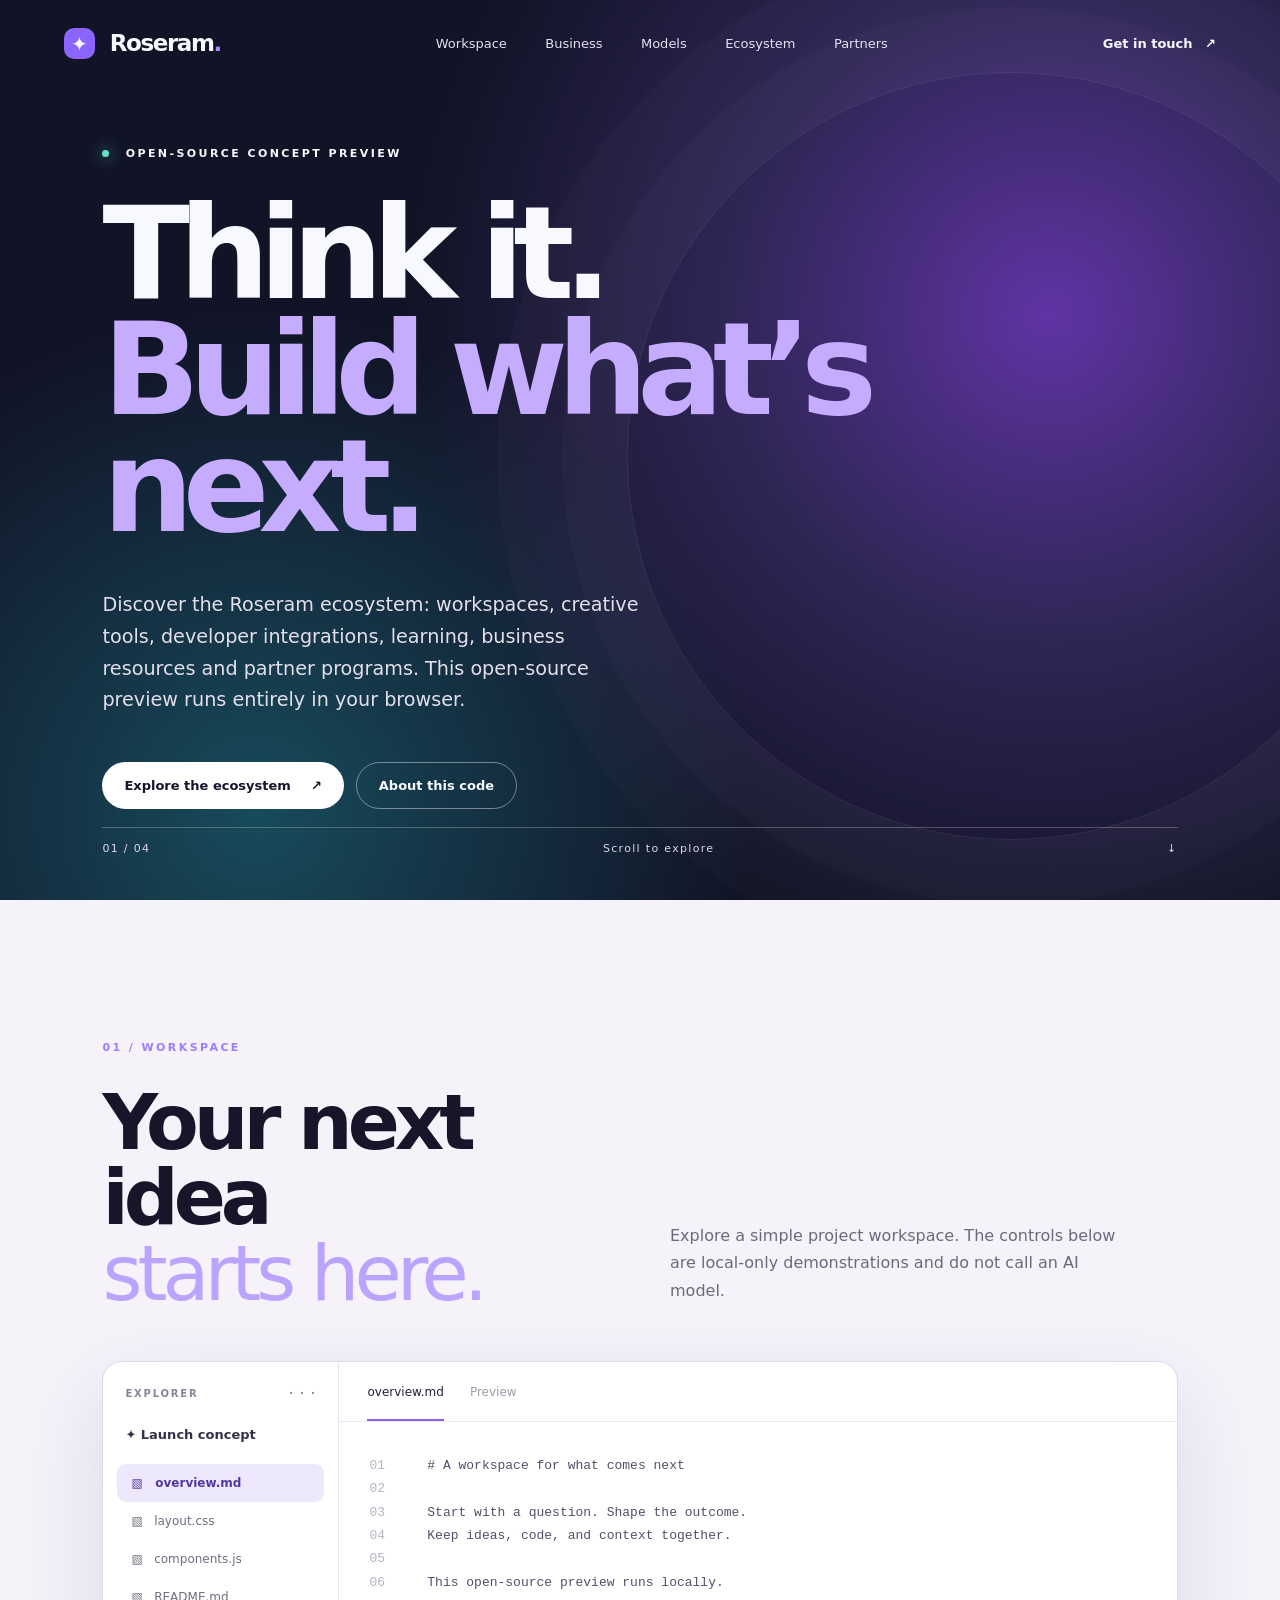
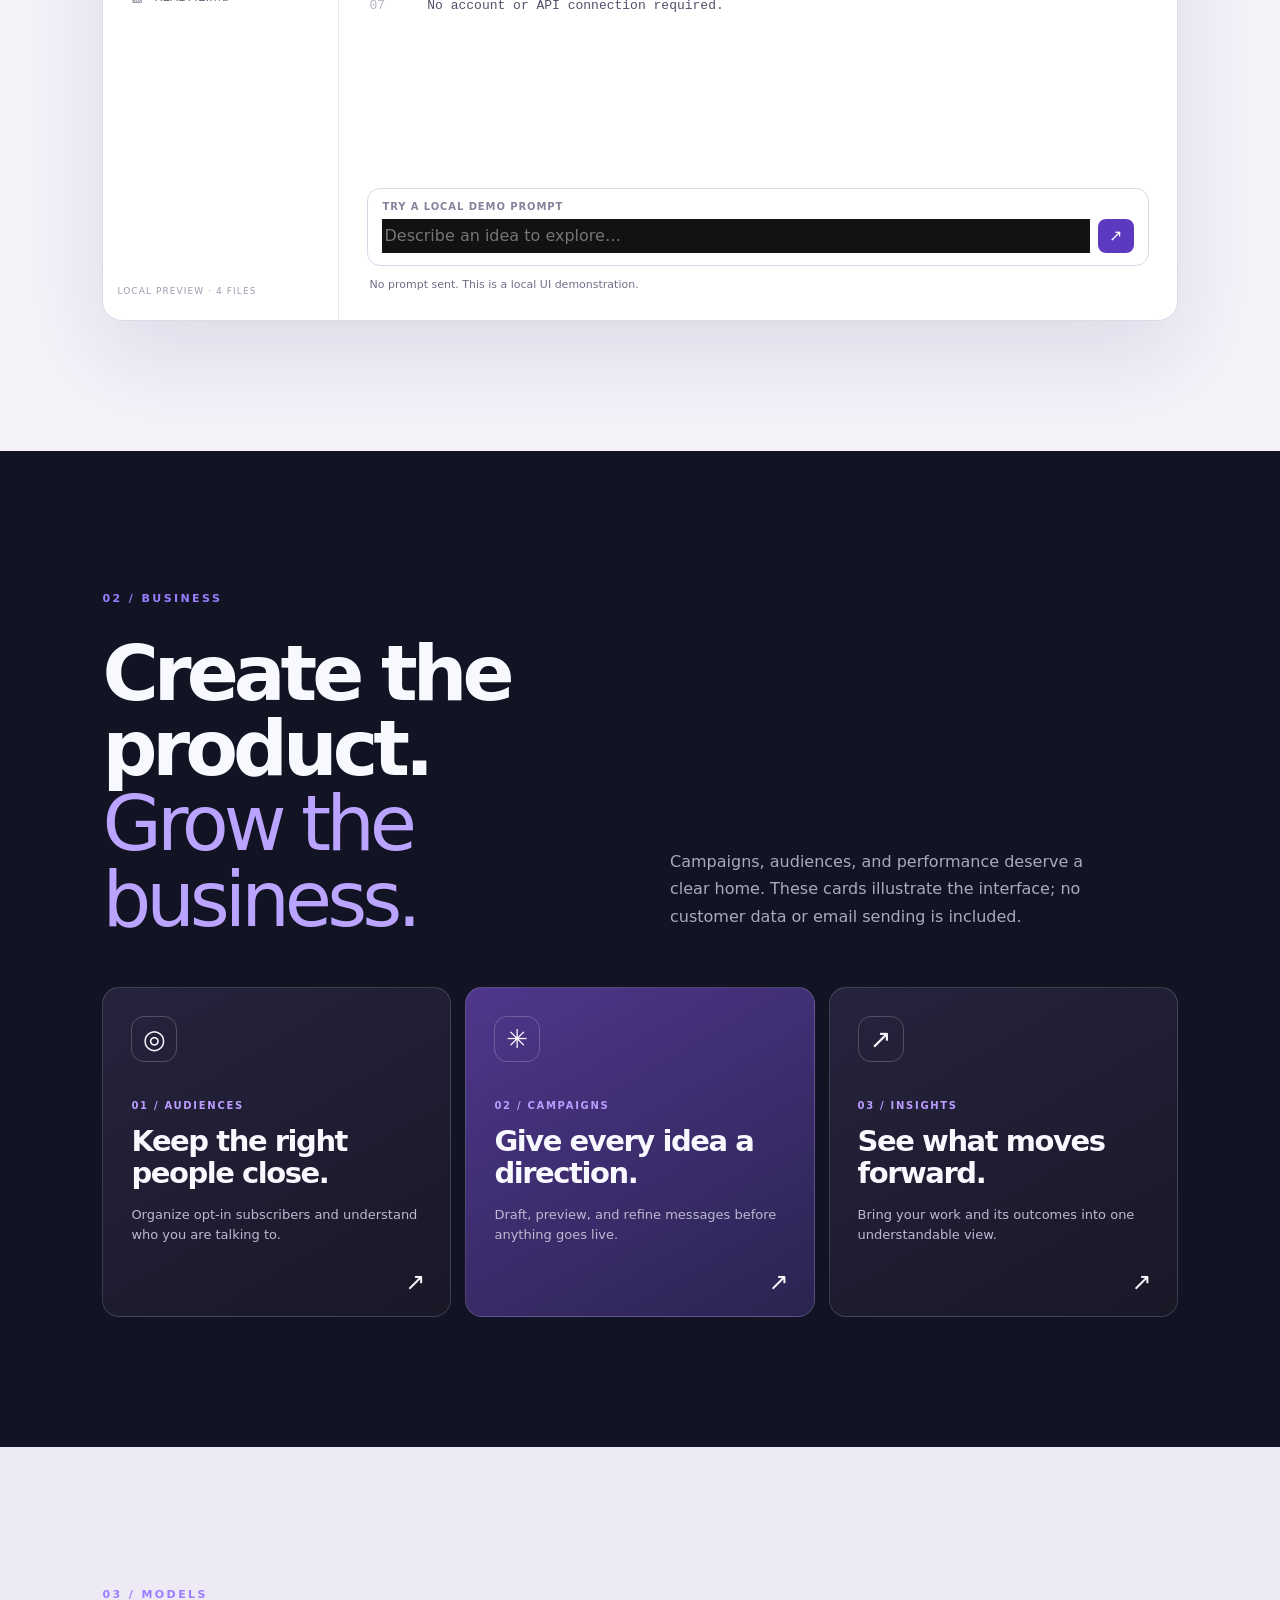
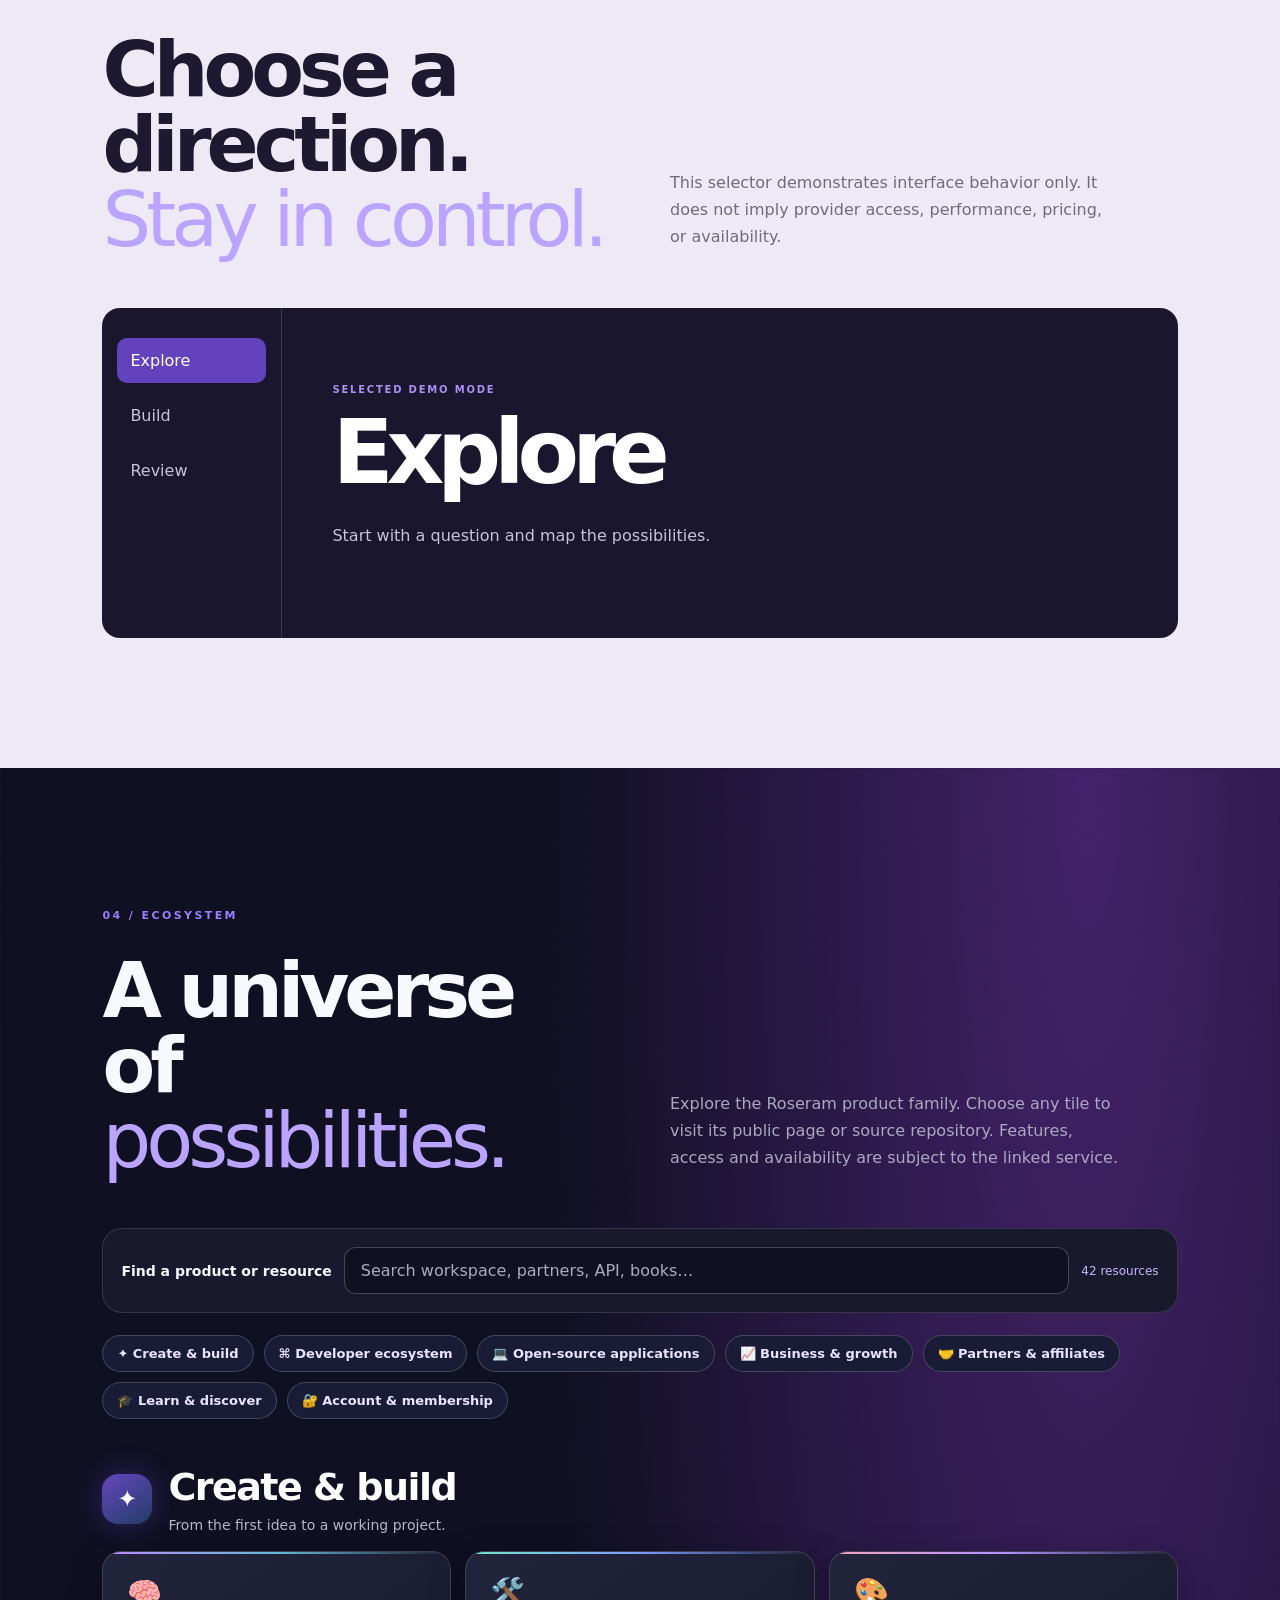
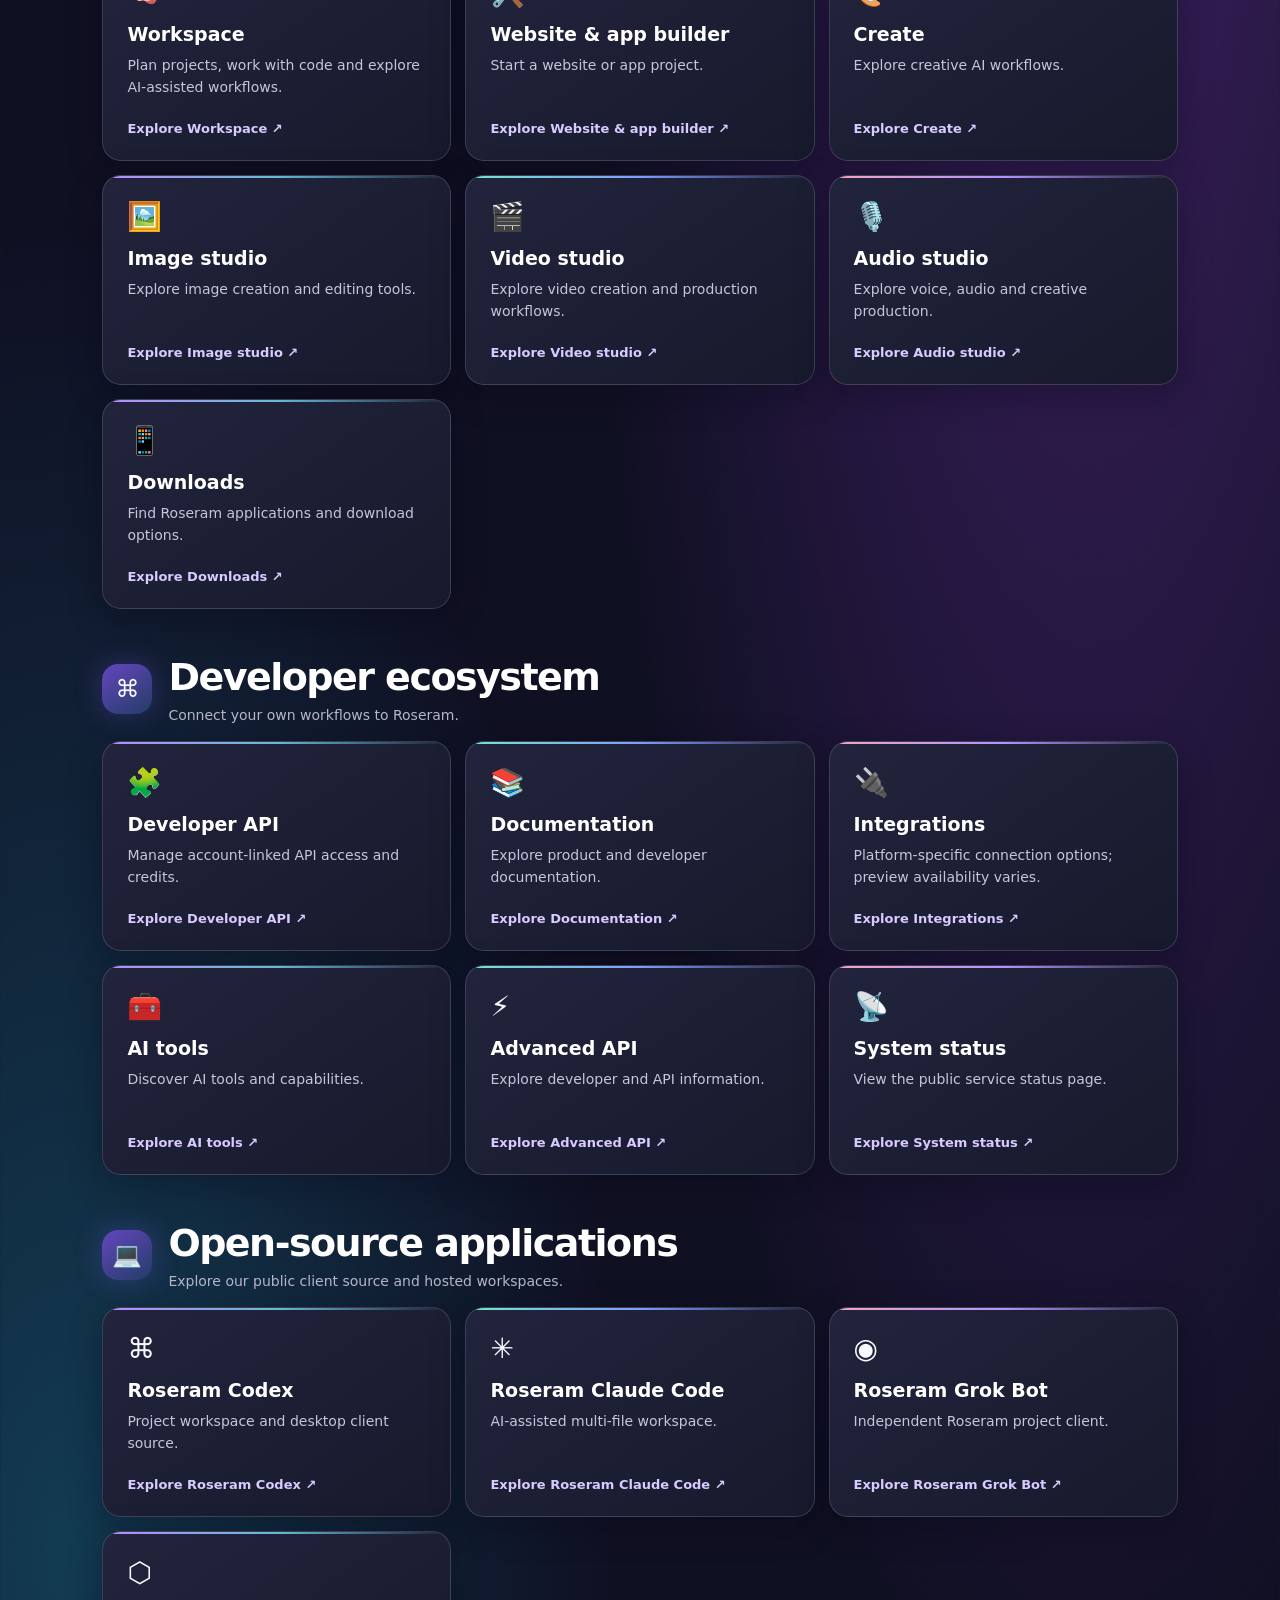
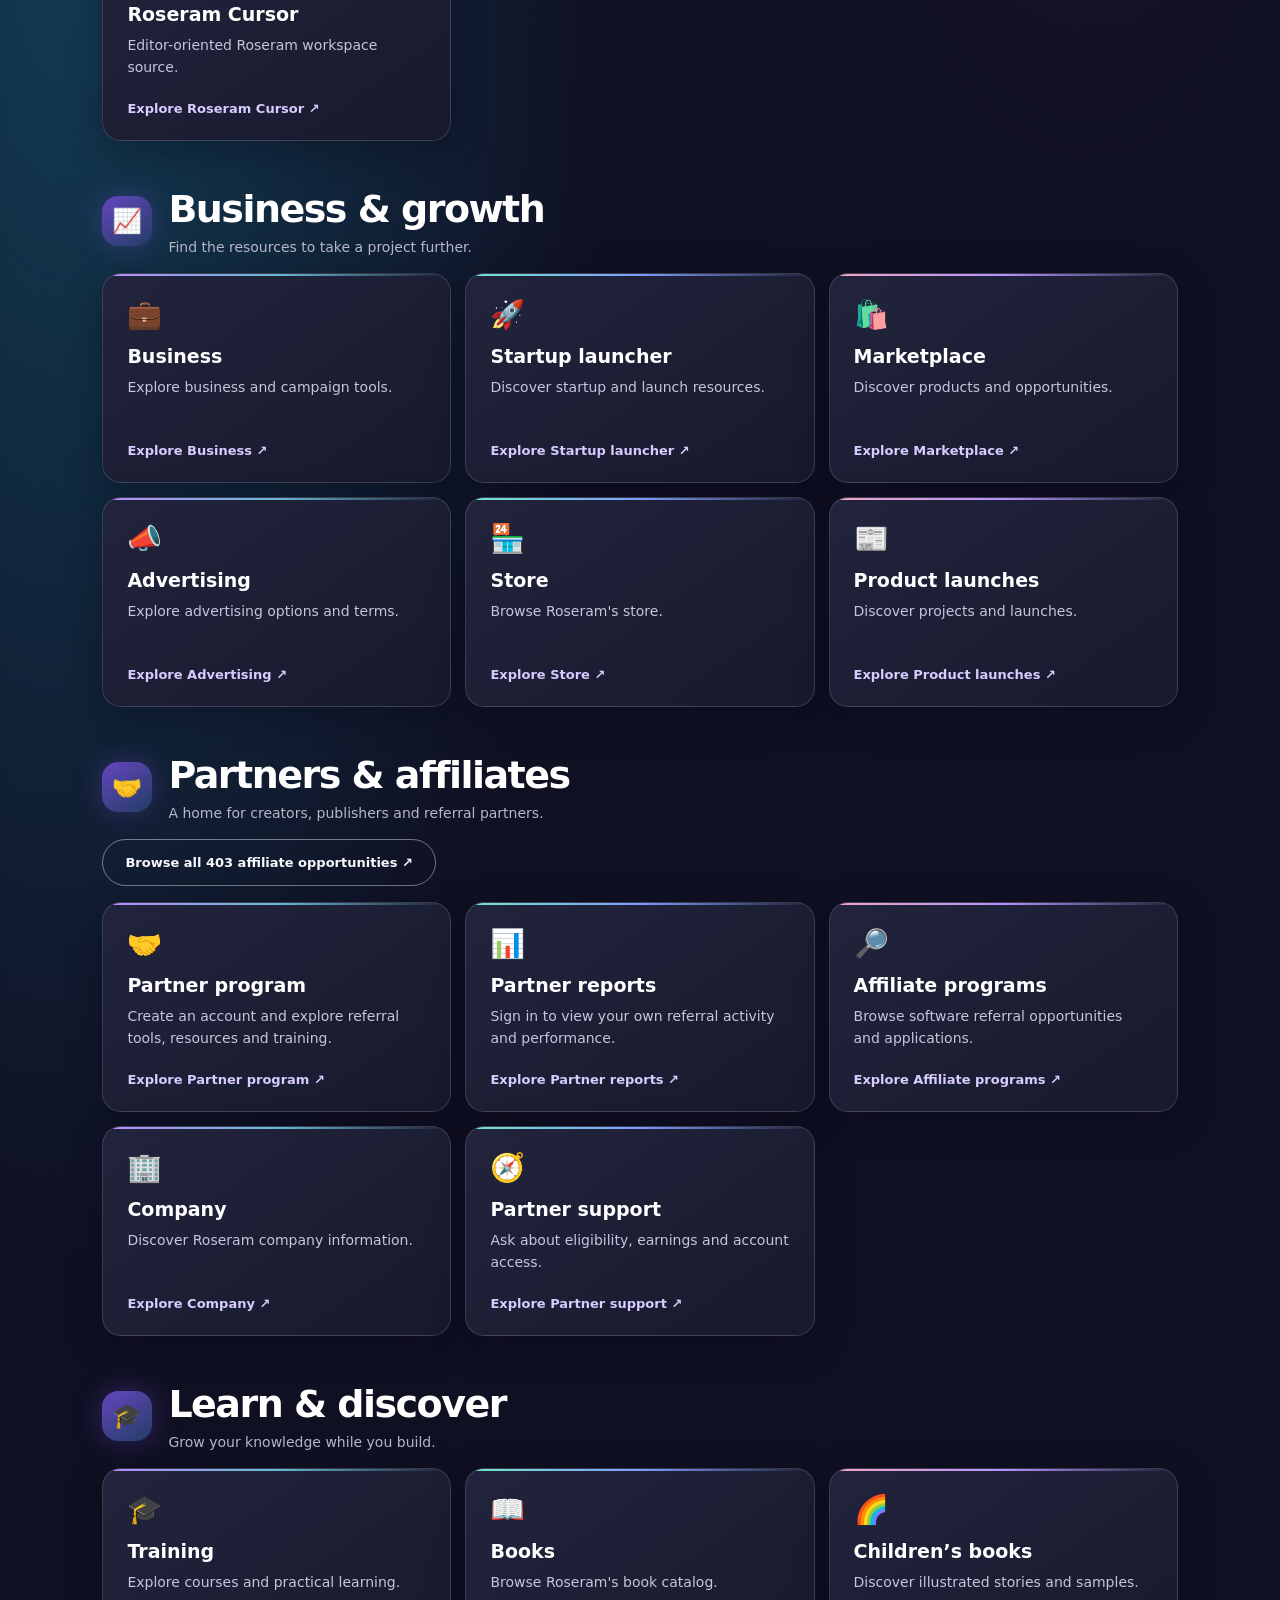
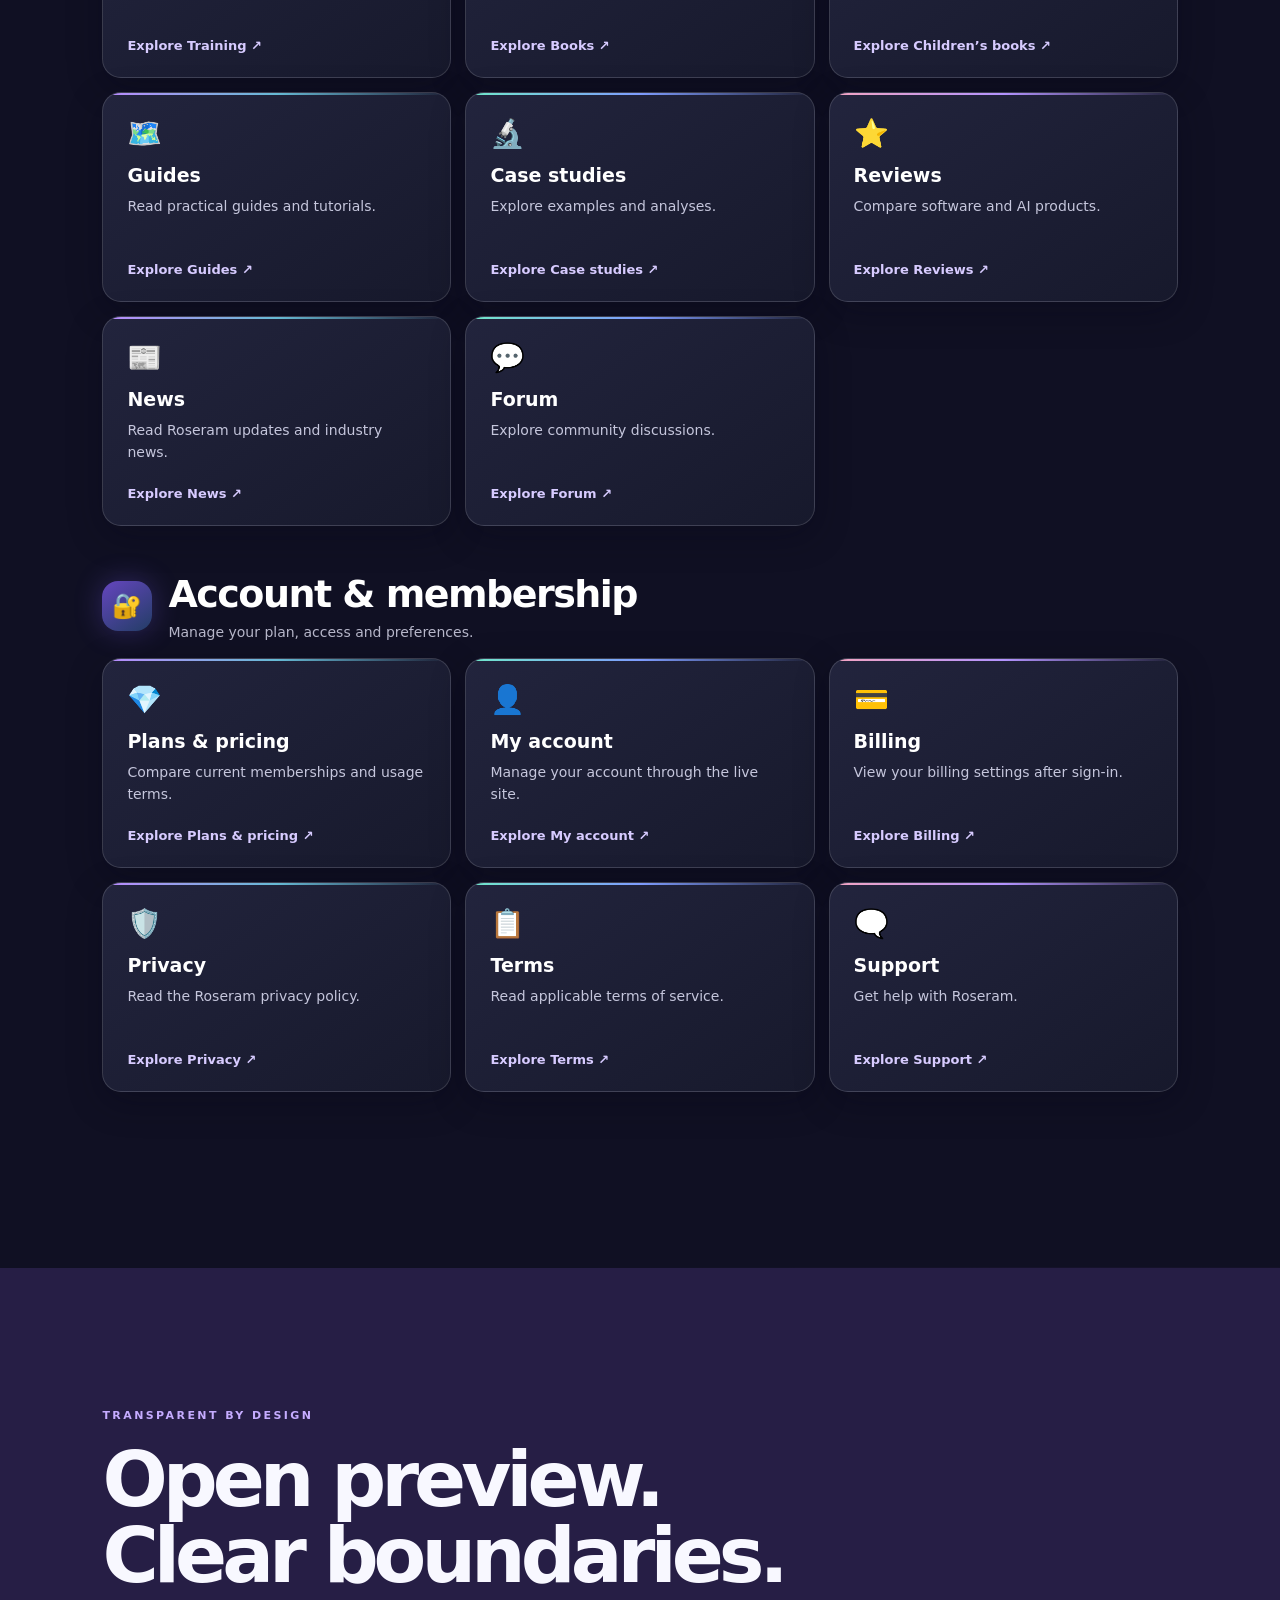
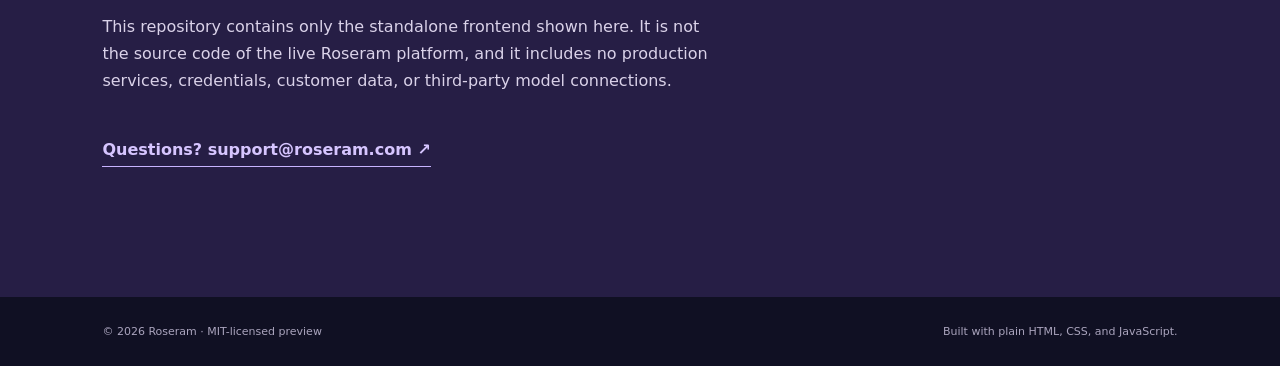
==== commit b43a8feb: "Link full affiliate catalog from showcase" ====
--- a/index.html
+++ b/index.html
@@ -39,7 +39,7 @@
 
     <section id="models" class="section models-section" aria-labelledby="models-title"><div class="section-intro"><p class="eyebrow">03 / MODELS</p><h2 id="models-title">Choose a direction.<br><em>Stay in control.</em></h2><p>This selector demonstrates interface behavior only. It does not imply provider access, performance, pricing, or availability.</p></div><div class="model-console"><div role="tablist" aria-label="Demo model categories" class="model-tabs"><button type="button" role="tab" aria-selected="true" data-model="Explore">Explore</button><button type="button" role="tab" aria-selected="false" data-model="Build">Build</button><button type="button" role="tab" aria-selected="false" data-model="Review">Review</button></div><div class="model-display"><span>SELECTED DEMO MODE</span><strong id="selected-model">Explore</strong><p id="model-description">Start with a question and map the possibilities.</p></div></div></section>
 
-    <section id="ecosystem" class="section ecosystem-section" aria-labelledby="ecosystem-title"><div class="section-intro"><p class="eyebrow">04 / ECOSYSTEM</p><h2 id="ecosystem-title">A universe of<br><em>possibilities.</em></h2><p>Explore the Roseram product family. Choose any tile to visit its public page or source repository. Features, access and availability are subject to the linked service.</p></div><div class="showcase-toolbar"><label for="ecosystem-search">Find a product or resource</label><input id="ecosystem-search" type="search" placeholder="Search workspace, partners, API, books…"><span id="ecosystem-count" role="status">42 resources</span></div><nav class="showcase-nav" aria-label="Ecosystem sections"><a href="#build">✦ Create &amp; build</a><a href="#developer">⌘ Developer ecosystem</a><a href="#apps">💻 Open-source applications</a><a href="#growth">📈 Business &amp; growth</a><a href="#partners">🤝 Partners &amp; affiliates</a><a href="#learn">🎓 Learn &amp; discover</a><a href="#account">🔐 Account &amp; membership</a></nav><section id="build" class="showcase-group" data-group="build"><div class="showcase-heading"><span class="showcase-icon" aria-hidden="true">✦</span><div><h3>Create &amp; build</h3><p>From the first idea to a working project.</p></div></div><div class="showcase-grid"><article class="showcase-card" data-search="workspace plan projects, work with code and explore ai-assisted workflows. create &amp; build"><span class="tile-icon" aria-hidden="true">🧠</span><h4>Workspace</h4><p>Plan projects, work with code and explore AI-assisted workflows.</p><a href="https://roseram.com/workspace" target="_blank" rel="noopener noreferrer">Explore Workspace <span aria-hidden="true">↗</span></a></article><article class="showcase-card" data-search="website &amp; app builder start a website or app project. create &amp; build"><span class="tile-icon" aria-hidden="true">🛠️</span><h4>Website &amp; app builder</h4><p>Start a website or app project.</p><a href="https://roseram.com/builder" target="_blank" rel="noopener noreferrer">Explore Website &amp; app builder <span aria-hidden="true">↗</span></a></article><article class="showcase-card" data-search="create explore creative ai workflows. create &amp; build"><span class="tile-icon" aria-hidden="true">🎨</span><h4>Create</h4><p>Explore creative AI workflows.</p><a href="https://roseram.com/create" target="_blank" rel="noopener noreferrer">Explore Create <span aria-hidden="true">↗</span></a></article><article class="showcase-card" data-search="image studio explore image creation and editing tools. create &amp; build"><span class="tile-icon" aria-hidden="true">🖼️</span><h4>Image studio</h4><p>Explore image creation and editing tools.</p><a href="https://roseram.com/images" target="_blank" rel="noopener noreferrer">Explore Image studio <span aria-hidden="true">↗</span></a></article><article class="showcase-card" data-search="video studio explore video creation and production workflows. create &amp; build"><span class="tile-icon" aria-hidden="true">🎬</span><h4>Video studio</h4><p>Explore video creation and production workflows.</p><a href="https://roseram.com/video" target="_blank" rel="noopener noreferrer">Explore Video studio <span aria-hidden="true">↗</span></a></article><article class="showcase-card" data-search="audio studio explore voice, audio and creative production. create &amp; build"><span class="tile-icon" aria-hidden="true">🎙️</span><h4>Audio studio</h4><p>Explore voice, audio and creative production.</p><a href="https://roseram.com/audio" target="_blank" rel="noopener noreferrer">Explore Audio studio <span aria-hidden="true">↗</span></a></article><article class="showcase-card" data-search="downloads find roseram applications and download options. create &amp; build"><span class="tile-icon" aria-hidden="true">📱</span><h4>Downloads</h4><p>Find Roseram applications and download options.</p><a href="https://roseram.com/downloads" target="_blank" rel="noopener noreferrer">Explore Downloads <span aria-hidden="true">↗</span></a></article></div></section><section id="developer" class="showcase-group" data-group="developer"><div class="showcase-heading"><span class="showcase-icon" aria-hidden="true">⌘</span><div><h3>Developer ecosystem</h3><p>Connect your own workflows to Roseram.</p></div></div><div class="showcase-grid"><article class="showcase-card" data-search="developer api manage account-linked api access and credits. developer ecosystem"><span class="tile-icon" aria-hidden="true">🧩</span><h4>Developer API</h4><p>Manage account-linked API access and credits.</p><a href="https://roseram.com/developers" target="_blank" rel="noopener noreferrer">Explore Developer API <span aria-hidden="true">↗</span></a></article><article class="showcase-card" data-search="documentation explore product and developer documentation. developer ecosystem"><span class="tile-icon" aria-hidden="true">📚</span><h4>Documentation</h4><p>Explore product and developer documentation.</p><a href="https://roseram.com/docs" target="_blank" rel="noopener noreferrer">Explore Documentation <span aria-hidden="true">↗</span></a></article><article class="showcase-card" data-search="integrations platform-specific connection options; preview availability varies. developer ecosystem"><span class="tile-icon" aria-hidden="true">🔌</span><h4>Integrations</h4><p>Platform-specific connection options; preview availability varies.</p><a href="https://roseram.com/integrations" target="_blank" rel="noopener noreferrer">Explore Integrations <span aria-hidden="true">↗</span></a></article><article class="showcase-card" data-search="ai tools discover ai tools and capabilities. developer ecosystem"><span class="tile-icon" aria-hidden="true">🧰</span><h4>AI tools</h4><p>Discover AI tools and capabilities.</p><a href="https://roseram.com/ai-tools" target="_blank" rel="noopener noreferrer">Explore AI tools <span aria-hidden="true">↗</span></a></article><article class="showcase-card" data-search="advanced api explore developer and api information. developer ecosystem"><span class="tile-icon" aria-hidden="true">⚡</span><h4>Advanced API</h4><p>Explore developer and API information.</p><a href="https://roseram.com/advanced-api" target="_blank" rel="noopener noreferrer">Explore Advanced API <span aria-hidden="true">↗</span></a></article><article class="showcase-card" data-search="system status view the public service status page. developer ecosystem"><span class="tile-icon" aria-hidden="true">📡</span><h4>System status</h4><p>View the public service status page.</p><a href="https://roseram.com/status" target="_blank" rel="noopener noreferrer">Explore System status <span aria-hidden="true">↗</span></a></article></div></section><section id="apps" class="showcase-group" data-group="apps"><div class="showcase-heading"><span class="showcase-icon" aria-hidden="true">💻</span><div><h3>Open-source applications</h3><p>Explore our public client source and hosted workspaces.</p></div></div><div class="showcase-grid"><article class="showcase-card" data-search="roseram codex project workspace and desktop client source. open-source applications"><span class="tile-icon" aria-hidden="true">⌘</span><h4>Roseram Codex</h4><p>Project workspace and desktop client source.</p><a href="https://github.com/roseramintelligence/roseram-codex" target="_blank" rel="noopener noreferrer">Explore Roseram Codex <span aria-hidden="true">↗</span></a></article><article class="showcase-card" data-search="roseram claude code ai-assisted multi-file workspace. open-source applications"><span class="tile-icon" aria-hidden="true">✳</span><h4>Roseram Claude Code</h4><p>AI-assisted multi-file workspace.</p><a href="https://github.com/roseramintelligence/roseram-claude-code" target="_blank" rel="noopener noreferrer">Explore Roseram Claude Code <span aria-hidden="true">↗</span></a></article><article class="showcase-card" data-search="roseram grok bot independent roseram project client. open-source applications"><span class="tile-icon" aria-hidden="true">◉</span><h4>Roseram Grok Bot</h4><p>Independent Roseram project client.</p><a href="https://github.com/roseramintelligence/roseram-grok-bot" target="_blank" rel="noopener noreferrer">Explore Roseram Grok Bot <span aria-hidden="true">↗</span></a></article><article class="showcase-card" data-search="roseram cursor editor-oriented roseram workspace source. open-source applications"><span class="tile-icon" aria-hidden="true">⬡</span><h4>Roseram Cursor</h4><p>Editor-oriented Roseram workspace source.</p><a href="https://github.com/roseramintelligence/roseram-cursor" target="_blank" rel="noopener noreferrer">Explore Roseram Cursor <span aria-hidden="true">↗</span></a></article></div></section><section id="growth" class="showcase-group" data-group="growth"><div class="showcase-heading"><span class="showcase-icon" aria-hidden="true">📈</span><div><h3>Business &amp; growth</h3><p>Find the resources to take a project further.</p></div></div><div class="showcase-grid"><article class="showcase-card" data-search="business explore business and campaign tools. business &amp; growth"><span class="tile-icon" aria-hidden="true">💼</span><h4>Business</h4><p>Explore business and campaign tools.</p><a href="https://roseram.com/business" target="_blank" rel="noopener noreferrer">Explore Business <span aria-hidden="true">↗</span></a></article><article class="showcase-card" data-search="startup launcher discover startup and launch resources. business &amp; growth"><span class="tile-icon" aria-hidden="true">🚀</span><h4>Startup launcher</h4><p>Discover startup and launch resources.</p><a href="https://roseram.com/startup-launcher" target="_blank" rel="noopener noreferrer">Explore Startup launcher <span aria-hidden="true">↗</span></a></article><article class="showcase-card" data-search="marketplace discover products and opportunities. business &amp; growth"><span class="tile-icon" aria-hidden="true">🛍️</span><h4>Marketplace</h4><p>Discover products and opportunities.</p><a href="https://roseram.com/marketplace" target="_blank" rel="noopener noreferrer">Explore Marketplace <span aria-hidden="true">↗</span></a></article><article class="showcase-card" data-search="advertising explore advertising options and terms. business &amp; growth"><span class="tile-icon" aria-hidden="true">📣</span><h4>Advertising</h4><p>Explore advertising options and terms.</p><a href="https://roseram.com/advertising" target="_blank" rel="noopener noreferrer">Explore Advertising <span aria-hidden="true">↗</span></a></article><article class="showcase-card" data-search="store browse roseram's store. business &amp; growth"><span class="tile-icon" aria-hidden="true">🏪</span><h4>Store</h4><p>Browse Roseram's store.</p><a href="https://roseram.com/store" target="_blank" rel="noopener noreferrer">Explore Store <span aria-hidden="true">↗</span></a></article><article class="showcase-card" data-search="product launches discover projects and launches. business &amp; growth"><span class="tile-icon" aria-hidden="true">📰</span><h4>Product launches</h4><p>Discover projects and launches.</p><a href="https://roseram.com/product-launches" target="_blank" rel="noopener noreferrer">Explore Product launches <span aria-hidden="true">↗</span></a></article></div></section><section id="partners" class="showcase-group" data-group="partners"><div class="showcase-heading"><span class="showcase-icon" aria-hidden="true">🤝</span><div><h3>Partners &amp; affiliates</h3><p>A home for creators, publishers and referral partners.</p></div></div><div class="showcase-grid"><article class="showcase-card" data-search="partner program create an account and explore referral tools, resources and training. partners &amp; affiliates"><span class="tile-icon" aria-hidden="true">🤝</span><h4>Partner program</h4><p>Create an account and explore referral tools, resources and training.</p><a href="https://roseram.com/partners" target="_blank" rel="noopener noreferrer">Explore Partner program <span aria-hidden="true">↗</span></a></article><article class="showcase-card" data-search="partner reports sign in to view your own referral activity and performance. partners &amp; affiliates"><span class="tile-icon" aria-hidden="true">📊</span><h4>Partner reports</h4><p>Sign in to view your own referral activity and performance.</p><a href="https://roseram.com/partners/reports" target="_blank" rel="noopener noreferrer">Explore Partner reports <span aria-hidden="true">↗</span></a></article><article class="showcase-card" data-search="affiliate programs browse software referral opportunities and applications. partners &amp; affiliates"><span class="tile-icon" aria-hidden="true">🔎</span><h4>Affiliate programs</h4><p>Browse software referral opportunities and applications.</p><a href="https://roseram.com/affiliate-programs" target="_blank" rel="noopener noreferrer">Explore Affiliate programs <span aria-hidden="true">↗</span></a></article><article class="showcase-card" data-search="company discover roseram company information. partners &amp; affiliates"><span class="tile-icon" aria-hidden="true">🏢</span><h4>Company</h4><p>Discover Roseram company information.</p><a href="https://roseram.com/company" target="_blank" rel="noopener noreferrer">Explore Company <span aria-hidden="true">↗</span></a></article><article class="showcase-card" data-search="partner support ask about eligibility, earnings and account access. partners &amp; affiliates"><span class="tile-icon" aria-hidden="true">🧭</span><h4>Partner support</h4><p>Ask about eligibility, earnings and account access.</p><a href="https://roseram.com/support" target="_blank" rel="noopener noreferrer">Explore Partner support <span aria-hidden="true">↗</span></a></article></div></section><section id="learn" class="showcase-group" data-group="learn"><div class="showcase-heading"><span class="showcase-icon" aria-hidden="true">🎓</span><div><h3>Learn &amp; discover</h3><p>Grow your knowledge while you build.</p></div></div><div class="showcase-grid"><article class="showcase-card" data-search="training explore courses and practical learning. learn &amp; discover"><span class="tile-icon" aria-hidden="true">🎓</span><h4>Training</h4><p>Explore courses and practical learning.</p><a href="https://roseram.com/training" target="_blank" rel="noopener noreferrer">Explore Training <span aria-hidden="true">↗</span></a></article><article class="showcase-card" data-search="books browse roseram's book catalog. learn &amp; discover"><span class="tile-icon" aria-hidden="true">📖</span><h4>Books</h4><p>Browse Roseram's book catalog.</p><a href="https://roseram.com/books" target="_blank" rel="noopener noreferrer">Explore Books <span aria-hidden="true">↗</span></a></article><article class="showcase-card" data-search="children’s books discover illustrated stories and samples. learn &amp; discover"><span class="tile-icon" aria-hidden="true">🌈</span><h4>Children’s books</h4><p>Discover illustrated stories and samples.</p><a href="https://roseram.com/books/children" target="_blank" rel="noopener noreferrer">Explore Children’s books <span aria-hidden="true">↗</span></a></article><article class="showcase-card" data-search="guides read practical guides and tutorials. learn &amp; discover"><span class="tile-icon" aria-hidden="true">🗺️</span><h4>Guides</h4><p>Read practical guides and tutorials.</p><a href="https://roseram.com/guides" target="_blank" rel="noopener noreferrer">Explore Guides <span aria-hidden="true">↗</span></a></article><article class="showcase-card" data-search="case studies explore examples and analyses. learn &amp; discover"><span class="tile-icon" aria-hidden="true">🔬</span><h4>Case studies</h4><p>Explore examples and analyses.</p><a href="https://roseram.com/case-studies" target="_blank" rel="noopener noreferrer">Explore Case studies <span aria-hidden="true">↗</span></a></article><article class="showcase-card" data-search="reviews compare software and ai products. learn &amp; discover"><span class="tile-icon" aria-hidden="true">⭐</span><h4>Reviews</h4><p>Compare software and AI products.</p><a href="https://roseram.com/reviews" target="_blank" rel="noopener noreferrer">Explore Reviews <span aria-hidden="true">↗</span></a></article><article class="showcase-card" data-search="news read roseram updates and industry news. learn &amp; discover"><span class="tile-icon" aria-hidden="true">📰</span><h4>News</h4><p>Read Roseram updates and industry news.</p><a href="https://roseram.com/news" target="_blank" rel="noopener noreferrer">Explore News <span aria-hidden="true">↗</span></a></article><article class="showcase-card" data-search="forum explore community discussions. learn &amp; discover"><span class="tile-icon" aria-hidden="true">💬</span><h4>Forum</h4><p>Explore community discussions.</p><a href="https://roseram.com/forum" target="_blank" rel="noopener noreferrer">Explore Forum <span aria-hidden="true">↗</span></a></article></div></section><section id="account" class="showcase-group" data-group="account"><div class="showcase-heading"><span class="showcase-icon" aria-hidden="true">🔐</span><div><h3>Account &amp; membership</h3><p>Manage your plan, access and preferences.</p></div></div><div class="showcase-grid"><article class="showcase-card" data-search="plans &amp; pricing compare current memberships and usage terms. account &amp; membership"><span class="tile-icon" aria-hidden="true">💎</span><h4>Plans &amp; pricing</h4><p>Compare current memberships and usage terms.</p><a href="https://roseram.com/plans" target="_blank" rel="noopener noreferrer">Explore Plans &amp; pricing <span aria-hidden="true">↗</span></a></article><article class="showcase-card" data-search="my account manage your account through the live site. account &amp; membership"><span class="tile-icon" aria-hidden="true">👤</span><h4>My account</h4><p>Manage your account through the live site.</p><a href="https://roseram.com/account" target="_blank" rel="noopener noreferrer">Explore My account <span aria-hidden="true">↗</span></a></article><article class="showcase-card" data-search="billing view your billing settings after sign-in. account &amp; membership"><span class="tile-icon" aria-hidden="true">💳</span><h4>Billing</h4><p>View your billing settings after sign-in.</p><a href="https://roseram.com/billing" target="_blank" rel="noopener noreferrer">Explore Billing <span aria-hidden="true">↗</span></a></article><article class="showcase-card" data-search="privacy read the roseram privacy policy. account &amp; membership"><span class="tile-icon" aria-hidden="true">🛡️</span><h4>Privacy</h4><p>Read the Roseram privacy policy.</p><a href="https://roseram.com/privacy" target="_blank" rel="noopener noreferrer">Explore Privacy <span aria-hidden="true">↗</span></a></article><article class="showcase-card" data-search="terms read applicable terms of service. account &amp; membership"><span class="tile-icon" aria-hidden="true">📋</span><h4>Terms</h4><p>Read applicable terms of service.</p><a href="https://roseram.com/terms" target="_blank" rel="noopener noreferrer">Explore Terms <span aria-hidden="true">↗</span></a></article><article class="showcase-card" data-search="support get help with roseram. account &amp; membership"><span class="tile-icon" aria-hidden="true">🗨️</span><h4>Support</h4><p>Get help with Roseram.</p><a href="https://roseram.com/support" target="_blank" rel="noopener noreferrer">Explore Support <span aria-hidden="true">↗</span></a></article></div></section><p id="ecosystem-empty" hidden>No matching resources. Try another search.</p></section>
+    <section id="ecosystem" class="section ecosystem-section" aria-labelledby="ecosystem-title"><div class="section-intro"><p class="eyebrow">04 / ECOSYSTEM</p><h2 id="ecosystem-title">A universe of<br><em>possibilities.</em></h2><p>Explore the Roseram product family. Choose any tile to visit its public page or source repository. Features, access and availability are subject to the linked service.</p></div><div class="showcase-toolbar"><label for="ecosystem-search">Find a product or resource</label><input id="ecosystem-search" type="search" placeholder="Search workspace, partners, API, books…"><span id="ecosystem-count" role="status">42 resources</span></div><nav class="showcase-nav" aria-label="Ecosystem sections"><a href="#build">✦ Create &amp; build</a><a href="#developer">⌘ Developer ecosystem</a><a href="#apps">💻 Open-source applications</a><a href="#growth">📈 Business &amp; growth</a><a href="#partners">🤝 Partners &amp; affiliates</a><a href="#learn">🎓 Learn &amp; discover</a><a href="#account">🔐 Account &amp; membership</a></nav><section id="build" class="showcase-group" data-group="build"><div class="showcase-heading"><span class="showcase-icon" aria-hidden="true">✦</span><div><h3>Create &amp; build</h3><p>From the first idea to a working project.</p></div></div><div class="showcase-grid"><article class="showcase-card" data-search="workspace plan projects, work with code and explore ai-assisted workflows. create &amp; build"><span class="tile-icon" aria-hidden="true">🧠</span><h4>Workspace</h4><p>Plan projects, work with code and explore AI-assisted workflows.</p><a href="https://roseram.com/workspace" target="_blank" rel="noopener noreferrer">Explore Workspace <span aria-hidden="true">↗</span></a></article><article class="showcase-card" data-search="website &amp; app builder start a website or app project. create &amp; build"><span class="tile-icon" aria-hidden="true">🛠️</span><h4>Website &amp; app builder</h4><p>Start a website or app project.</p><a href="https://roseram.com/builder" target="_blank" rel="noopener noreferrer">Explore Website &amp; app builder <span aria-hidden="true">↗</span></a></article><article class="showcase-card" data-search="create explore creative ai workflows. create &amp; build"><span class="tile-icon" aria-hidden="true">🎨</span><h4>Create</h4><p>Explore creative AI workflows.</p><a href="https://roseram.com/create" target="_blank" rel="noopener noreferrer">Explore Create <span aria-hidden="true">↗</span></a></article><article class="showcase-card" data-search="image studio explore image creation and editing tools. create &amp; build"><span class="tile-icon" aria-hidden="true">🖼️</span><h4>Image studio</h4><p>Explore image creation and editing tools.</p><a href="https://roseram.com/images" target="_blank" rel="noopener noreferrer">Explore Image studio <span aria-hidden="true">↗</span></a></article><article class="showcase-card" data-search="video studio explore video creation and production workflows. create &amp; build"><span class="tile-icon" aria-hidden="true">🎬</span><h4>Video studio</h4><p>Explore video creation and production workflows.</p><a href="https://roseram.com/video" target="_blank" rel="noopener noreferrer">Explore Video studio <span aria-hidden="true">↗</span></a></article><article class="showcase-card" data-search="audio studio explore voice, audio and creative production. create &amp; build"><span class="tile-icon" aria-hidden="true">🎙️</span><h4>Audio studio</h4><p>Explore voice, audio and creative production.</p><a href="https://roseram.com/audio" target="_blank" rel="noopener noreferrer">Explore Audio studio <span aria-hidden="true">↗</span></a></article><article class="showcase-card" data-search="downloads find roseram applications and download options. create &amp; build"><span class="tile-icon" aria-hidden="true">📱</span><h4>Downloads</h4><p>Find Roseram applications and download options.</p><a href="https://roseram.com/downloads" target="_blank" rel="noopener noreferrer">Explore Downloads <span aria-hidden="true">↗</span></a></article></div></section><section id="developer" class="showcase-group" data-group="developer"><div class="showcase-heading"><span class="showcase-icon" aria-hidden="true">⌘</span><div><h3>Developer ecosystem</h3><p>Connect your own workflows to Roseram.</p></div></div><div class="showcase-grid"><article class="showcase-card" data-search="developer api manage account-linked api access and credits. developer ecosystem"><span class="tile-icon" aria-hidden="true">🧩</span><h4>Developer API</h4><p>Manage account-linked API access and credits.</p><a href="https://roseram.com/developers" target="_blank" rel="noopener noreferrer">Explore Developer API <span aria-hidden="true">↗</span></a></article><article class="showcase-card" data-search="documentation explore product and developer documentation. developer ecosystem"><span class="tile-icon" aria-hidden="true">📚</span><h4>Documentation</h4><p>Explore product and developer documentation.</p><a href="https://roseram.com/docs" target="_blank" rel="noopener noreferrer">Explore Documentation <span aria-hidden="true">↗</span></a></article><article class="showcase-card" data-search="integrations platform-specific connection options; preview availability varies. developer ecosystem"><span class="tile-icon" aria-hidden="true">🔌</span><h4>Integrations</h4><p>Platform-specific connection options; preview availability varies.</p><a href="https://roseram.com/integrations" target="_blank" rel="noopener noreferrer">Explore Integrations <span aria-hidden="true">↗</span></a></article><article class="showcase-card" data-search="ai tools discover ai tools and capabilities. developer ecosystem"><span class="tile-icon" aria-hidden="true">🧰</span><h4>AI tools</h4><p>Discover AI tools and capabilities.</p><a href="https://roseram.com/ai-tools" target="_blank" rel="noopener noreferrer">Explore AI tools <span aria-hidden="true">↗</span></a></article><article class="showcase-card" data-search="advanced api explore developer and api information. developer ecosystem"><span class="tile-icon" aria-hidden="true">⚡</span><h4>Advanced API</h4><p>Explore developer and API information.</p><a href="https://roseram.com/advanced-api" target="_blank" rel="noopener noreferrer">Explore Advanced API <span aria-hidden="true">↗</span></a></article><article class="showcase-card" data-search="system status view the public service status page. developer ecosystem"><span class="tile-icon" aria-hidden="true">📡</span><h4>System status</h4><p>View the public service status page.</p><a href="https://roseram.com/status" target="_blank" rel="noopener noreferrer">Explore System status <span aria-hidden="true">↗</span></a></article></div></section><section id="apps" class="showcase-group" data-group="apps"><div class="showcase-heading"><span class="showcase-icon" aria-hidden="true">💻</span><div><h3>Open-source applications</h3><p>Explore our public client source and hosted workspaces.</p></div></div><div class="showcase-grid"><article class="showcase-card" data-search="roseram codex project workspace and desktop client source. open-source applications"><span class="tile-icon" aria-hidden="true">⌘</span><h4>Roseram Codex</h4><p>Project workspace and desktop client source.</p><a href="https://github.com/roseramintelligence/roseram-codex" target="_blank" rel="noopener noreferrer">Explore Roseram Codex <span aria-hidden="true">↗</span></a></article><article class="showcase-card" data-search="roseram claude code ai-assisted multi-file workspace. open-source applications"><span class="tile-icon" aria-hidden="true">✳</span><h4>Roseram Claude Code</h4><p>AI-assisted multi-file workspace.</p><a href="https://github.com/roseramintelligence/roseram-claude-code" target="_blank" rel="noopener noreferrer">Explore Roseram Claude Code <span aria-hidden="true">↗</span></a></article><article class="showcase-card" data-search="roseram grok bot independent roseram project client. open-source applications"><span class="tile-icon" aria-hidden="true">◉</span><h4>Roseram Grok Bot</h4><p>Independent Roseram project client.</p><a href="https://github.com/roseramintelligence/roseram-grok-bot" target="_blank" rel="noopener noreferrer">Explore Roseram Grok Bot <span aria-hidden="true">↗</span></a></article><article class="showcase-card" data-search="roseram cursor editor-oriented roseram workspace source. open-source applications"><span class="tile-icon" aria-hidden="true">⬡</span><h4>Roseram Cursor</h4><p>Editor-oriented Roseram workspace source.</p><a href="https://github.com/roseramintelligence/roseram-cursor" target="_blank" rel="noopener noreferrer">Explore Roseram Cursor <span aria-hidden="true">↗</span></a></article></div></section><section id="growth" class="showcase-group" data-group="growth"><div class="showcase-heading"><span class="showcase-icon" aria-hidden="true">📈</span><div><h3>Business &amp; growth</h3><p>Find the resources to take a project further.</p></div></div><div class="showcase-grid"><article class="showcase-card" data-search="business explore business and campaign tools. business &amp; growth"><span class="tile-icon" aria-hidden="true">💼</span><h4>Business</h4><p>Explore business and campaign tools.</p><a href="https://roseram.com/business" target="_blank" rel="noopener noreferrer">Explore Business <span aria-hidden="true">↗</span></a></article><article class="showcase-card" data-search="startup launcher discover startup and launch resources. business &amp; growth"><span class="tile-icon" aria-hidden="true">🚀</span><h4>Startup launcher</h4><p>Discover startup and launch resources.</p><a href="https://roseram.com/startup-launcher" target="_blank" rel="noopener noreferrer">Explore Startup launcher <span aria-hidden="true">↗</span></a></article><article class="showcase-card" data-search="marketplace discover products and opportunities. business &amp; growth"><span class="tile-icon" aria-hidden="true">🛍️</span><h4>Marketplace</h4><p>Discover products and opportunities.</p><a href="https://roseram.com/marketplace" target="_blank" rel="noopener noreferrer">Explore Marketplace <span aria-hidden="true">↗</span></a></article><article class="showcase-card" data-search="advertising explore advertising options and terms. business &amp; growth"><span class="tile-icon" aria-hidden="true">📣</span><h4>Advertising</h4><p>Explore advertising options and terms.</p><a href="https://roseram.com/advertising" target="_blank" rel="noopener noreferrer">Explore Advertising <span aria-hidden="true">↗</span></a></article><article class="showcase-card" data-search="store browse roseram's store. business &amp; growth"><span class="tile-icon" aria-hidden="true">🏪</span><h4>Store</h4><p>Browse Roseram's store.</p><a href="https://roseram.com/store" target="_blank" rel="noopener noreferrer">Explore Store <span aria-hidden="true">↗</span></a></article><article class="showcase-card" data-search="product launches discover projects and launches. business &amp; growth"><span class="tile-icon" aria-hidden="true">📰</span><h4>Product launches</h4><p>Discover projects and launches.</p><a href="https://roseram.com/product-launches" target="_blank" rel="noopener noreferrer">Explore Product launches <span aria-hidden="true">↗</span></a></article></div></section><section id="partners" class="showcase-group" data-group="partners"><div class="showcase-heading"><span class="showcase-icon" aria-hidden="true">🤝</span><div><h3>Partners &amp; affiliates</h3><p>A home for creators, publishers and referral partners.</p></div></div><p><a class="button button-ghost" href="affiliate-catalog.html">Browse all 403 affiliate opportunities ↗</a></p><div class="showcase-grid"><article class="showcase-card" data-search="partner program create an account and explore referral tools, resources and training. partners &amp; affiliates"><span class="tile-icon" aria-hidden="true">🤝</span><h4>Partner program</h4><p>Create an account and explore referral tools, resources and training.</p><a href="https://roseram.com/partners" target="_blank" rel="noopener noreferrer">Explore Partner program <span aria-hidden="true">↗</span></a></article><article class="showcase-card" data-search="partner reports sign in to view your own referral activity and performance. partners &amp; affiliates"><span class="tile-icon" aria-hidden="true">📊</span><h4>Partner reports</h4><p>Sign in to view your own referral activity and performance.</p><a href="https://roseram.com/partners/reports" target="_blank" rel="noopener noreferrer">Explore Partner reports <span aria-hidden="true">↗</span></a></article><article class="showcase-card" data-search="affiliate programs browse software referral opportunities and applications. partners &amp; affiliates"><span class="tile-icon" aria-hidden="true">🔎</span><h4>Affiliate programs</h4><p>Browse software referral opportunities and applications.</p><a href="https://roseram.com/affiliate-programs" target="_blank" rel="noopener noreferrer">Explore Affiliate programs <span aria-hidden="true">↗</span></a></article><article class="showcase-card" data-search="company discover roseram company information. partners &amp; affiliates"><span class="tile-icon" aria-hidden="true">🏢</span><h4>Company</h4><p>Discover Roseram company information.</p><a href="https://roseram.com/company" target="_blank" rel="noopener noreferrer">Explore Company <span aria-hidden="true">↗</span></a></article><article class="showcase-card" data-search="partner support ask about eligibility, earnings and account access. partners &amp; affiliates"><span class="tile-icon" aria-hidden="true">🧭</span><h4>Partner support</h4><p>Ask about eligibility, earnings and account access.</p><a href="https://roseram.com/support" target="_blank" rel="noopener noreferrer">Explore Partner support <span aria-hidden="true">↗</span></a></article></div></section><section id="learn" class="showcase-group" data-group="learn"><div class="showcase-heading"><span class="showcase-icon" aria-hidden="true">🎓</span><div><h3>Learn &amp; discover</h3><p>Grow your knowledge while you build.</p></div></div><div class="showcase-grid"><article class="showcase-card" data-search="training explore courses and practical learning. learn &amp; discover"><span class="tile-icon" aria-hidden="true">🎓</span><h4>Training</h4><p>Explore courses and practical learning.</p><a href="https://roseram.com/training" target="_blank" rel="noopener noreferrer">Explore Training <span aria-hidden="true">↗</span></a></article><article class="showcase-card" data-search="books browse roseram's book catalog. learn &amp; discover"><span class="tile-icon" aria-hidden="true">📖</span><h4>Books</h4><p>Browse Roseram's book catalog.</p><a href="https://roseram.com/books" target="_blank" rel="noopener noreferrer">Explore Books <span aria-hidden="true">↗</span></a></article><article class="showcase-card" data-search="children’s books discover illustrated stories and samples. learn &amp; discover"><span class="tile-icon" aria-hidden="true">🌈</span><h4>Children’s books</h4><p>Discover illustrated stories and samples.</p><a href="https://roseram.com/books/children" target="_blank" rel="noopener noreferrer">Explore Children’s books <span aria-hidden="true">↗</span></a></article><article class="showcase-card" data-search="guides read practical guides and tutorials. learn &amp; discover"><span class="tile-icon" aria-hidden="true">🗺️</span><h4>Guides</h4><p>Read practical guides and tutorials.</p><a href="https://roseram.com/guides" target="_blank" rel="noopener noreferrer">Explore Guides <span aria-hidden="true">↗</span></a></article><article class="showcase-card" data-search="case studies explore examples and analyses. learn &amp; discover"><span class="tile-icon" aria-hidden="true">🔬</span><h4>Case studies</h4><p>Explore examples and analyses.</p><a href="https://roseram.com/case-studies" target="_blank" rel="noopener noreferrer">Explore Case studies <span aria-hidden="true">↗</span></a></article><article class="showcase-card" data-search="reviews compare software and ai products. learn &amp; discover"><span class="tile-icon" aria-hidden="true">⭐</span><h4>Reviews</h4><p>Compare software and AI products.</p><a href="https://roseram.com/reviews" target="_blank" rel="noopener noreferrer">Explore Reviews <span aria-hidden="true">↗</span></a></article><article class="showcase-card" data-search="news read roseram updates and industry news. learn &amp; discover"><span class="tile-icon" aria-hidden="true">📰</span><h4>News</h4><p>Read Roseram updates and industry news.</p><a href="https://roseram.com/news" target="_blank" rel="noopener noreferrer">Explore News <span aria-hidden="true">↗</span></a></article><article class="showcase-card" data-search="forum explore community discussions. learn &amp; discover"><span class="tile-icon" aria-hidden="true">💬</span><h4>Forum</h4><p>Explore community discussions.</p><a href="https://roseram.com/forum" target="_blank" rel="noopener noreferrer">Explore Forum <span aria-hidden="true">↗</span></a></article></div></section><section id="account" class="showcase-group" data-group="account"><div class="showcase-heading"><span class="showcase-icon" aria-hidden="true">🔐</span><div><h3>Account &amp; membership</h3><p>Manage your plan, access and preferences.</p></div></div><div class="showcase-grid"><article class="showcase-card" data-search="plans &amp; pricing compare current memberships and usage terms. account &amp; membership"><span class="tile-icon" aria-hidden="true">💎</span><h4>Plans &amp; pricing</h4><p>Compare current memberships and usage terms.</p><a href="https://roseram.com/plans" target="_blank" rel="noopener noreferrer">Explore Plans &amp; pricing <span aria-hidden="true">↗</span></a></article><article class="showcase-card" data-search="my account manage your account through the live site. account &amp; membership"><span class="tile-icon" aria-hidden="true">👤</span><h4>My account</h4><p>Manage your account through the live site.</p><a href="https://roseram.com/account" target="_blank" rel="noopener noreferrer">Explore My account <span aria-hidden="true">↗</span></a></article><article class="showcase-card" data-search="billing view your billing settings after sign-in. account &amp; membership"><span class="tile-icon" aria-hidden="true">💳</span><h4>Billing</h4><p>View your billing settings after sign-in.</p><a href="https://roseram.com/billing" target="_blank" rel="noopener noreferrer">Explore Billing <span aria-hidden="true">↗</span></a></article><article class="showcase-card" data-search="privacy read the roseram privacy policy. account &amp; membership"><span class="tile-icon" aria-hidden="true">🛡️</span><h4>Privacy</h4><p>Read the Roseram privacy policy.</p><a href="https://roseram.com/privacy" target="_blank" rel="noopener noreferrer">Explore Privacy <span aria-hidden="true">↗</span></a></article><article class="showcase-card" data-search="terms read applicable terms of service. account &amp; membership"><span class="tile-icon" aria-hidden="true">📋</span><h4>Terms</h4><p>Read applicable terms of service.</p><a href="https://roseram.com/terms" target="_blank" rel="noopener noreferrer">Explore Terms <span aria-hidden="true">↗</span></a></article><article class="showcase-card" data-search="support get help with roseram. account &amp; membership"><span class="tile-icon" aria-hidden="true">🗨️</span><h4>Support</h4><p>Get help with Roseram.</p><a href="https://roseram.com/support" target="_blank" rel="noopener noreferrer">Explore Support <span aria-hidden="true">↗</span></a></article></div></section><p id="ecosystem-empty" hidden>No matching resources. Try another search.</p></section>
     <section id="about" class="about-section"><p class="eyebrow">TRANSPARENT BY DESIGN</p><h2>Open preview.<br>Clear boundaries.</h2><p>This repository contains only the standalone frontend shown here. It is not the source code of the live Roseram platform, and it includes no production services, credentials, customer data, or third-party model connections.</p><a href="mailto:support@roseram.com">Questions? support@roseram.com <span aria-hidden="true">↗</span></a></section>
   </main>
   <footer><span>© 2026 Roseram · MIT-licensed preview</span><span>Built with plain HTML, CSS, and JavaScript.</span></footer>
